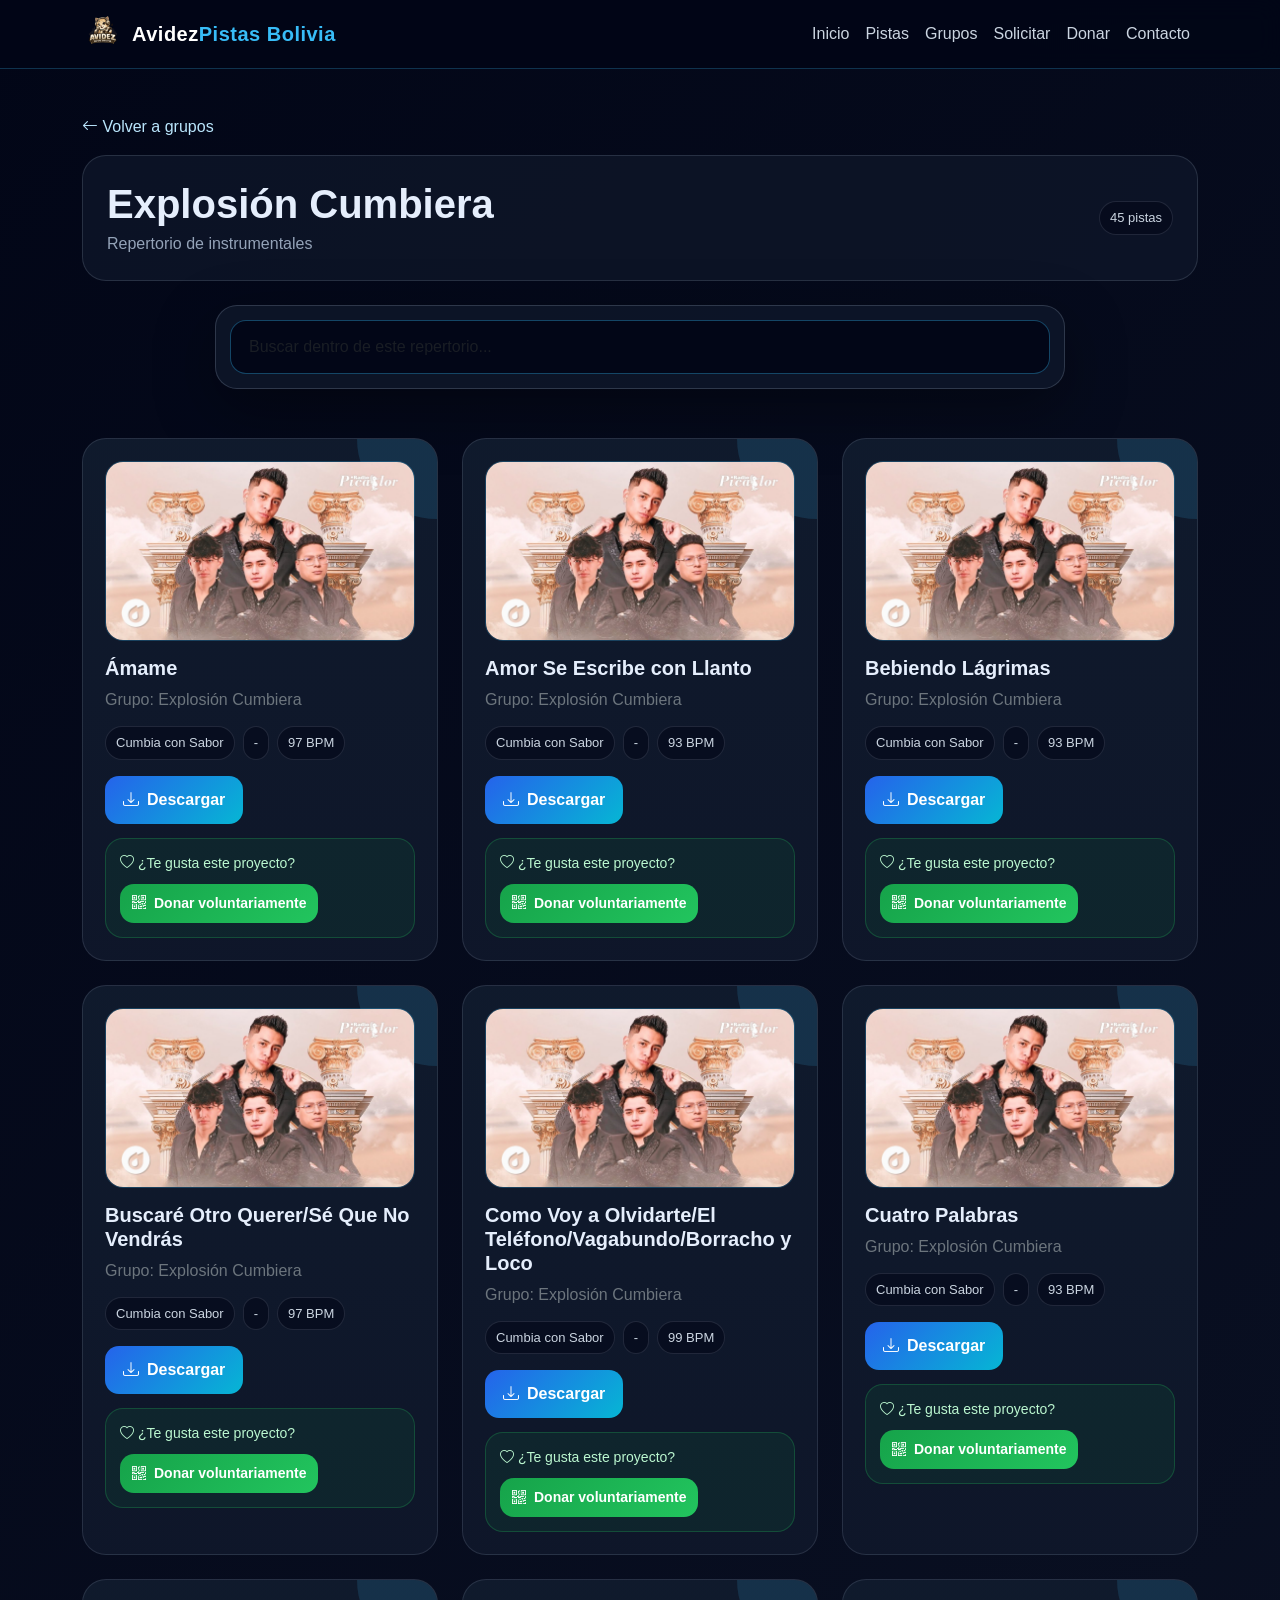
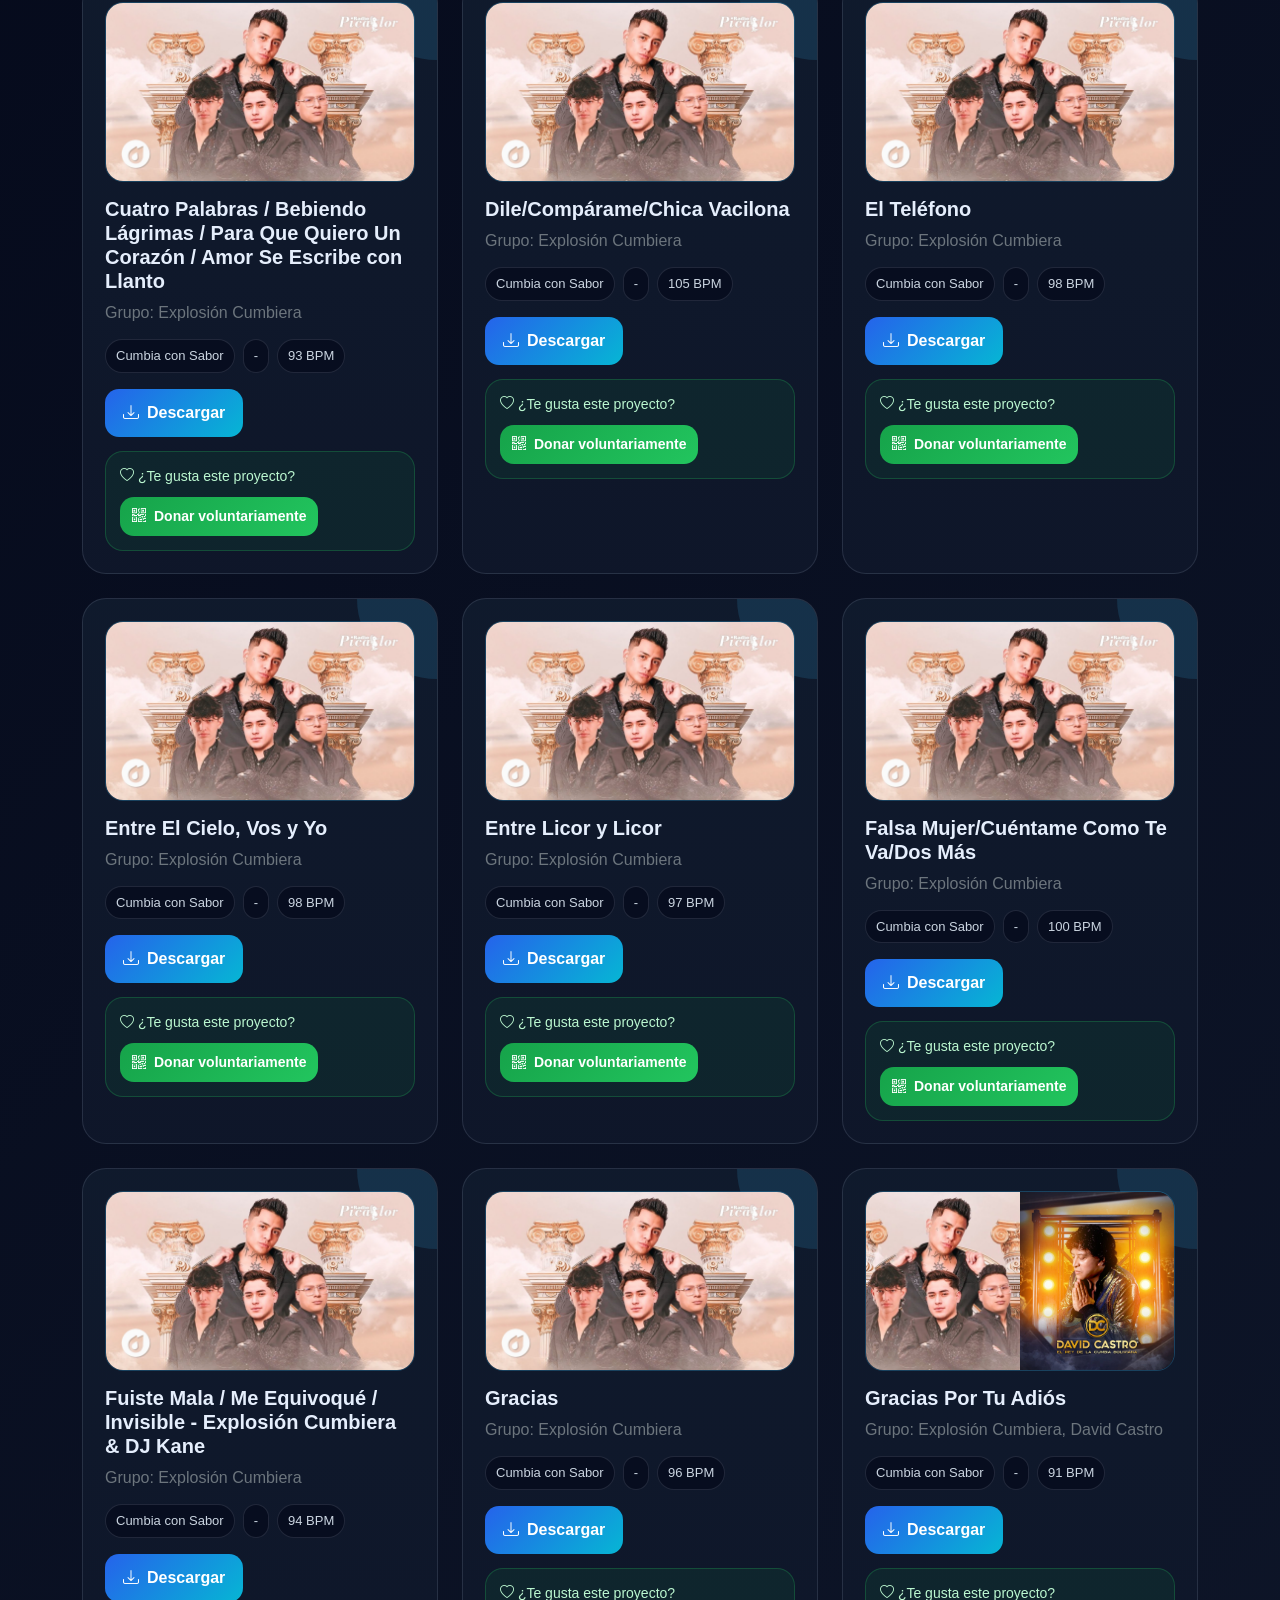
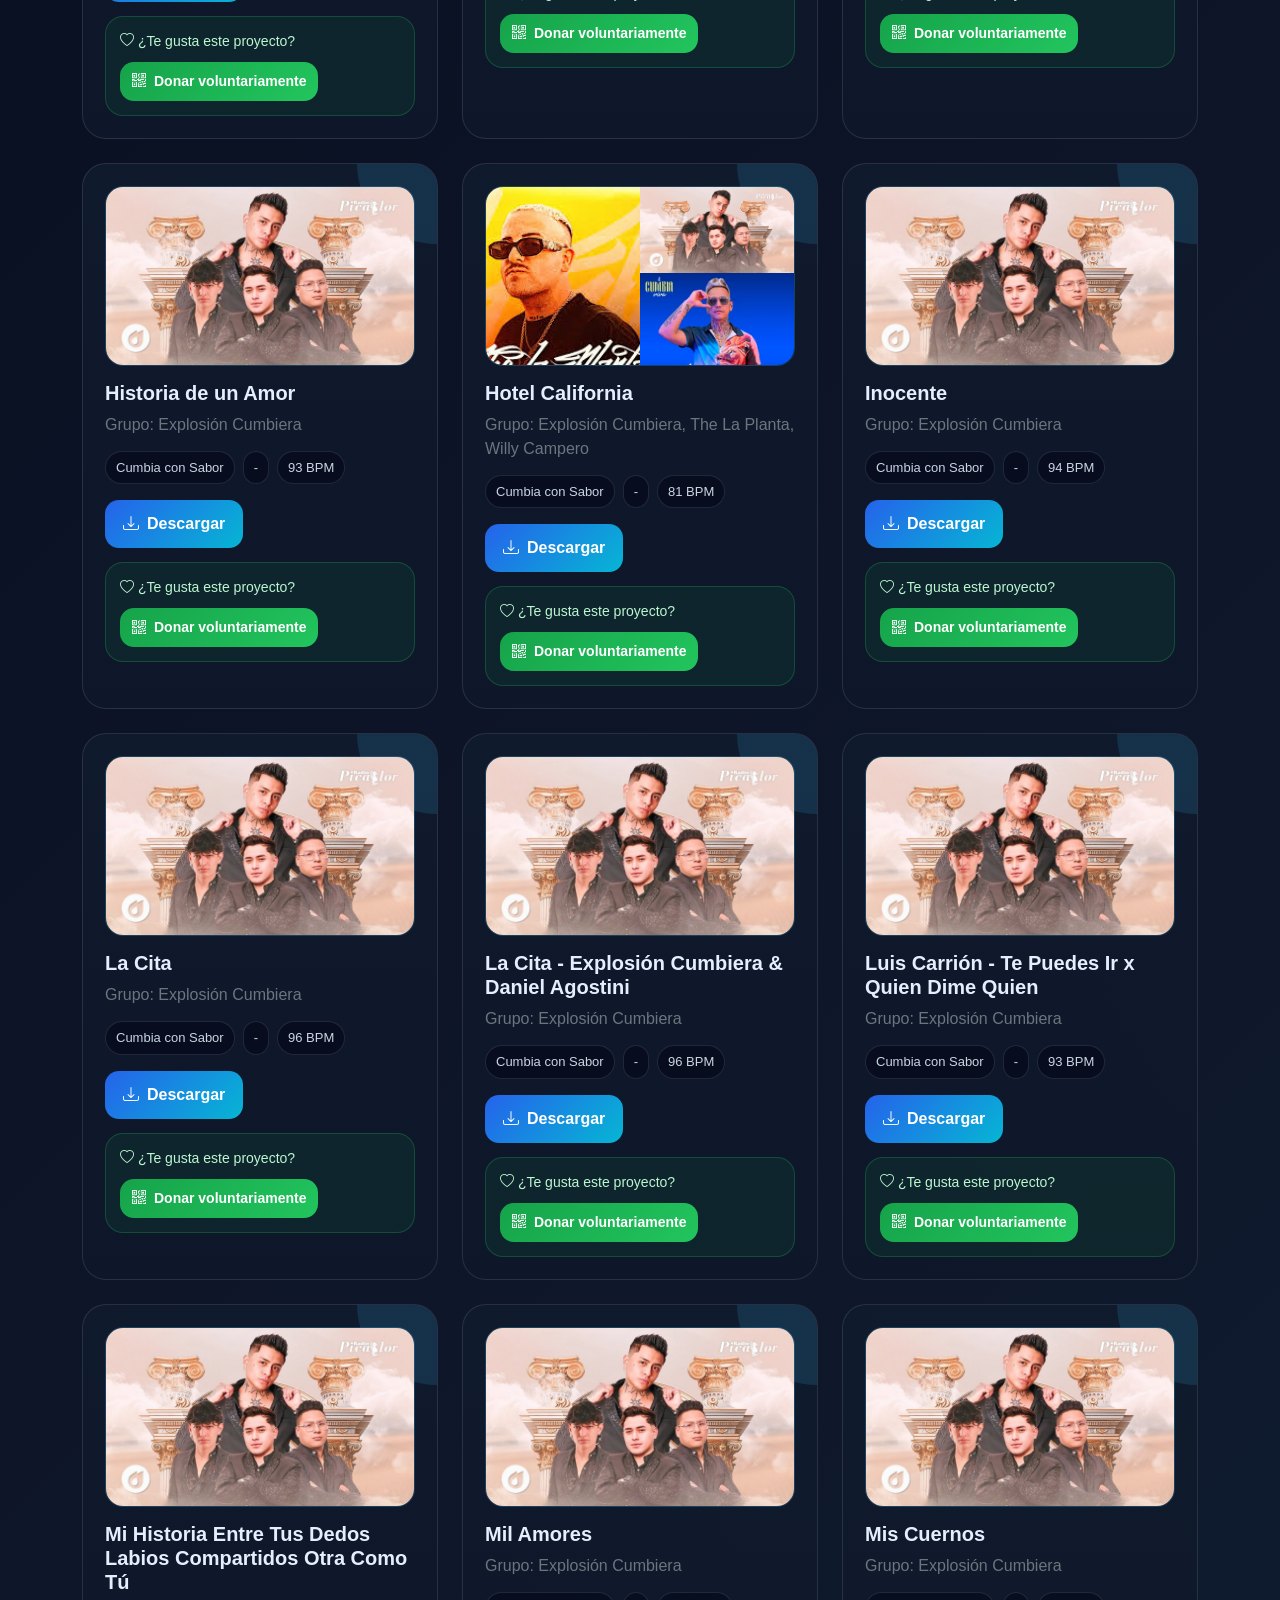
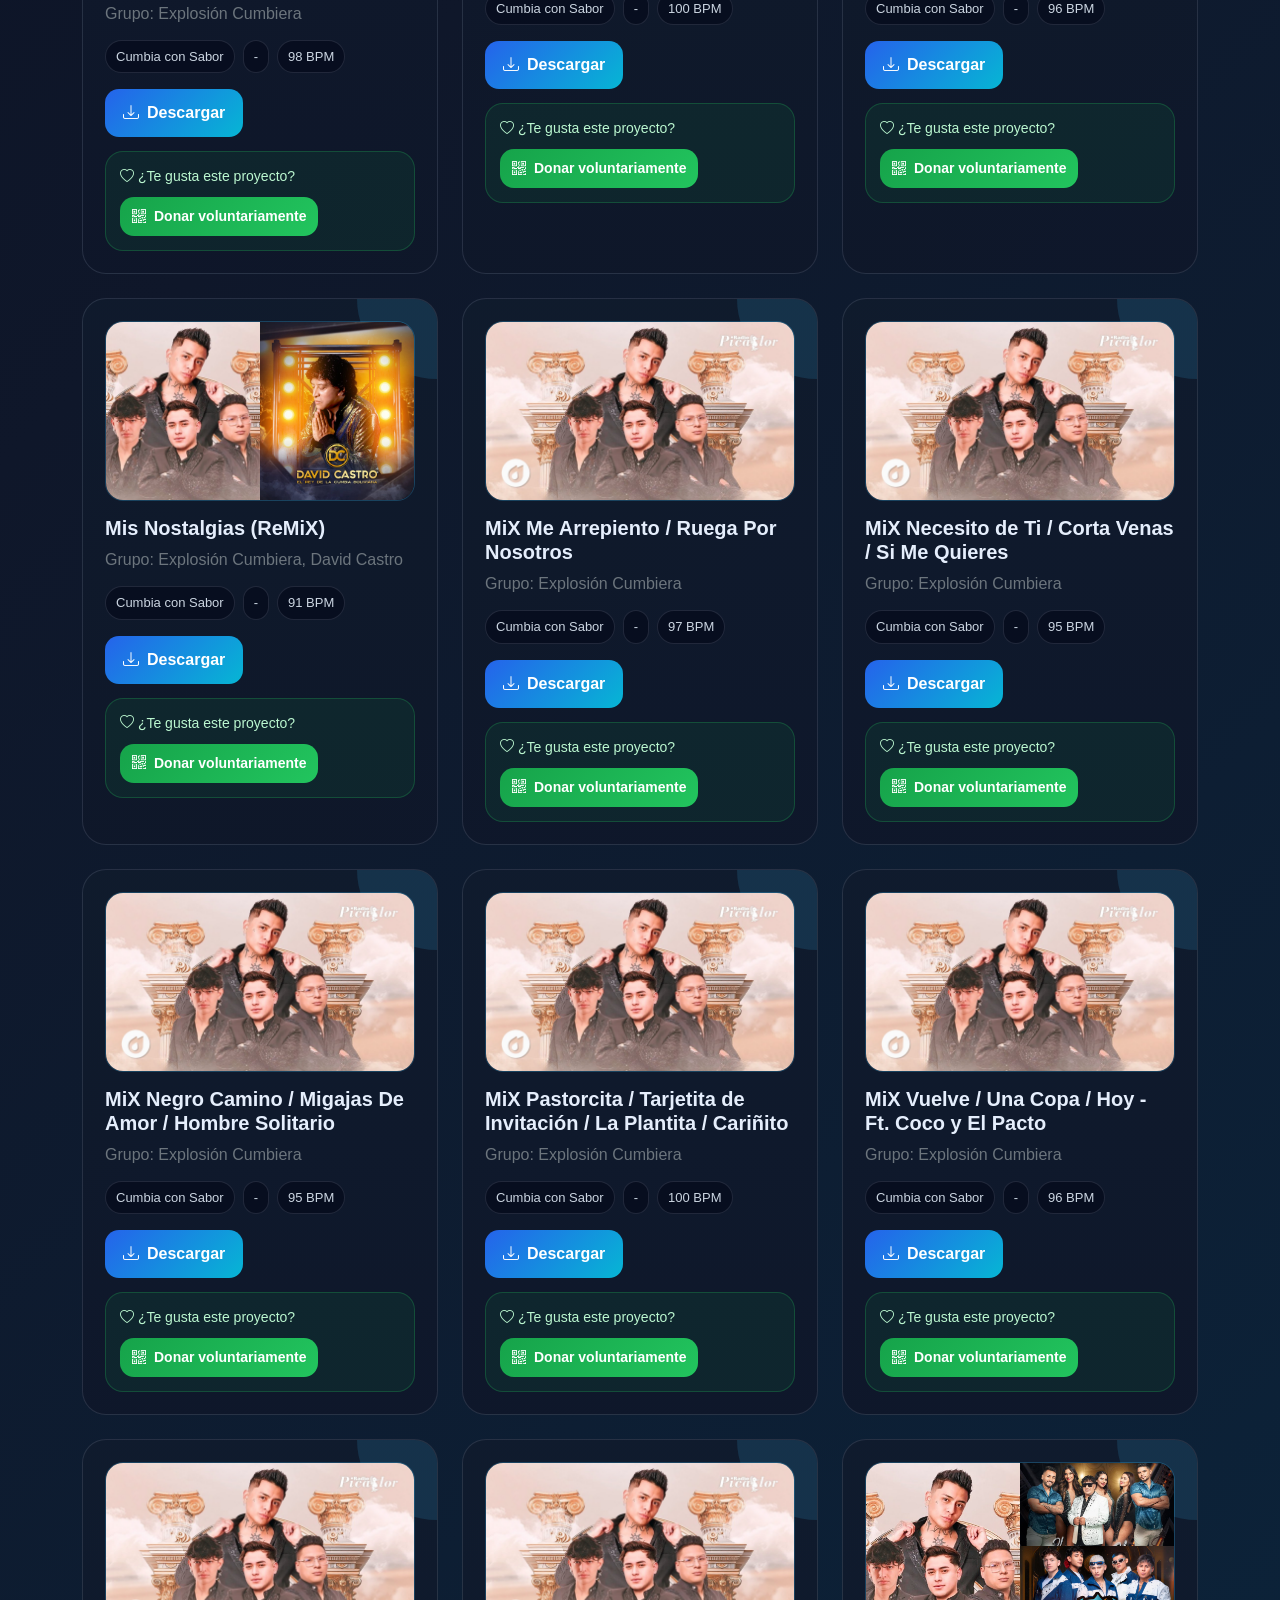
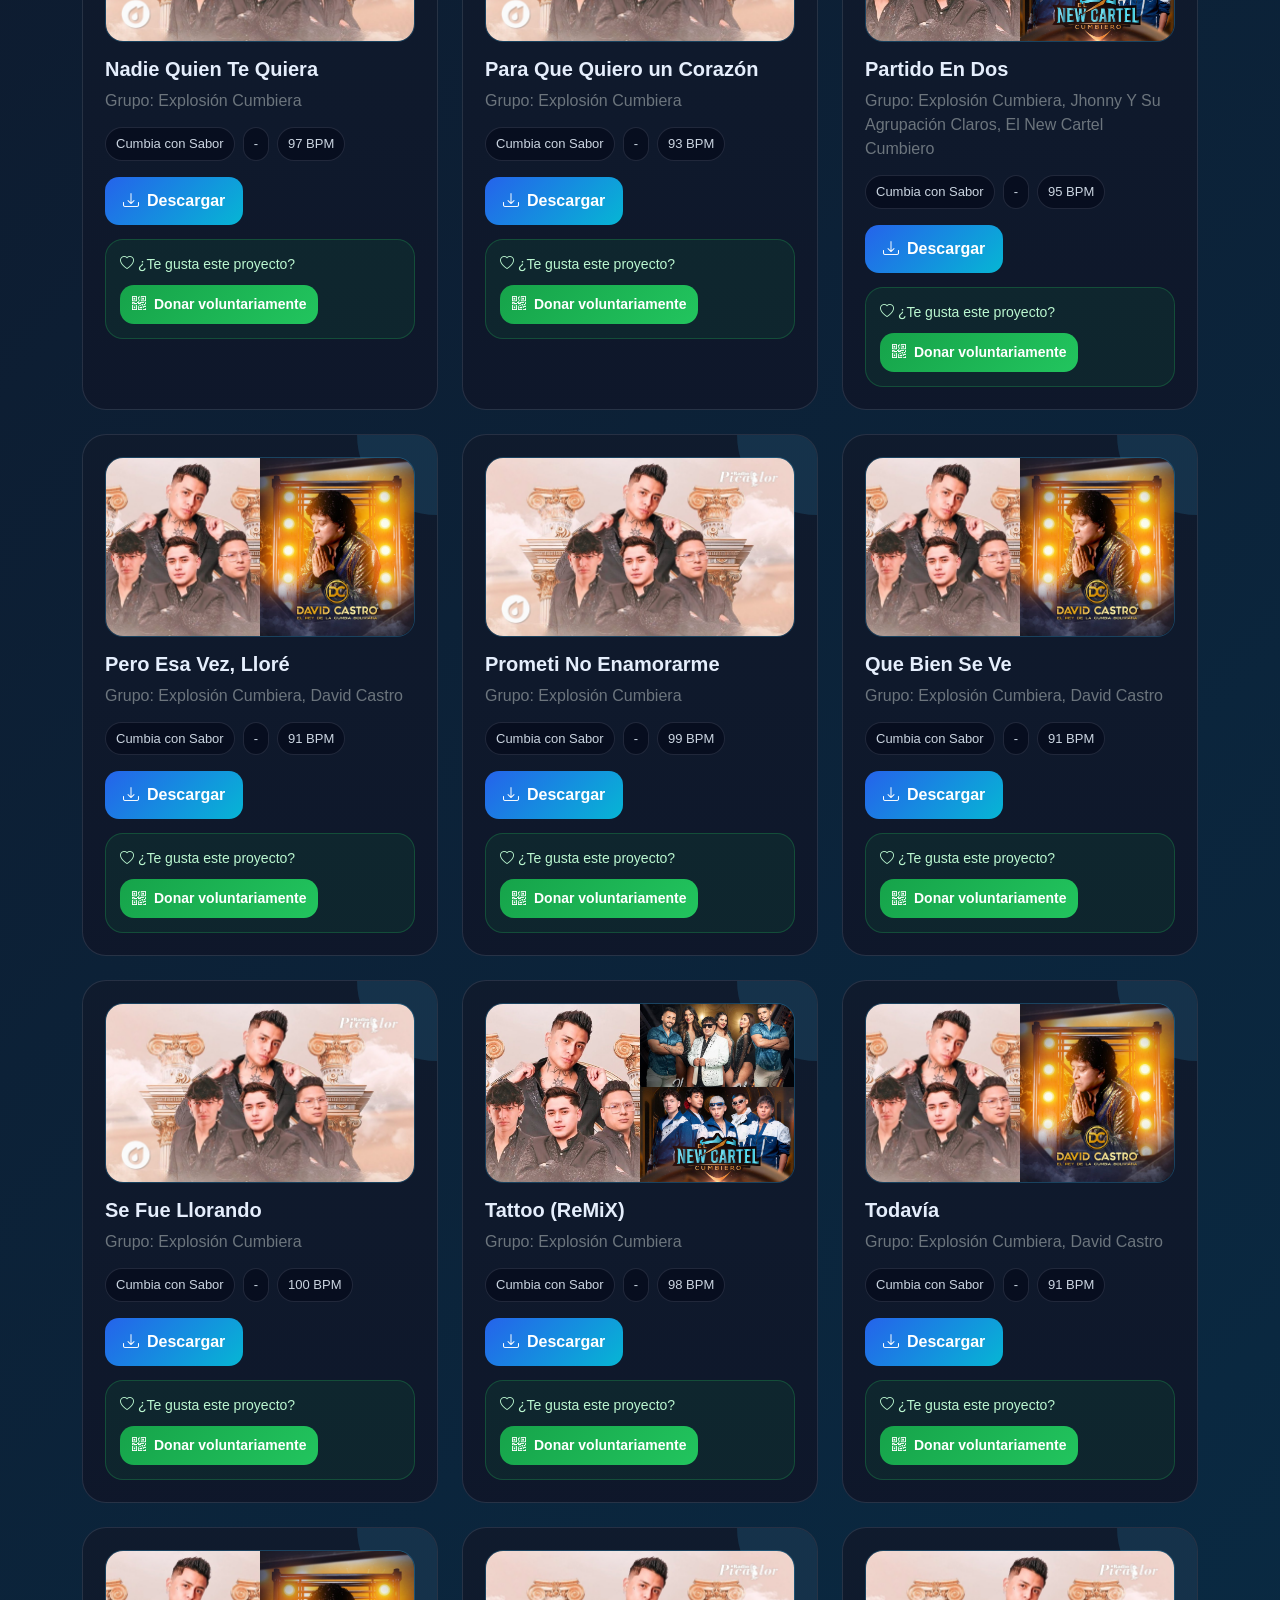
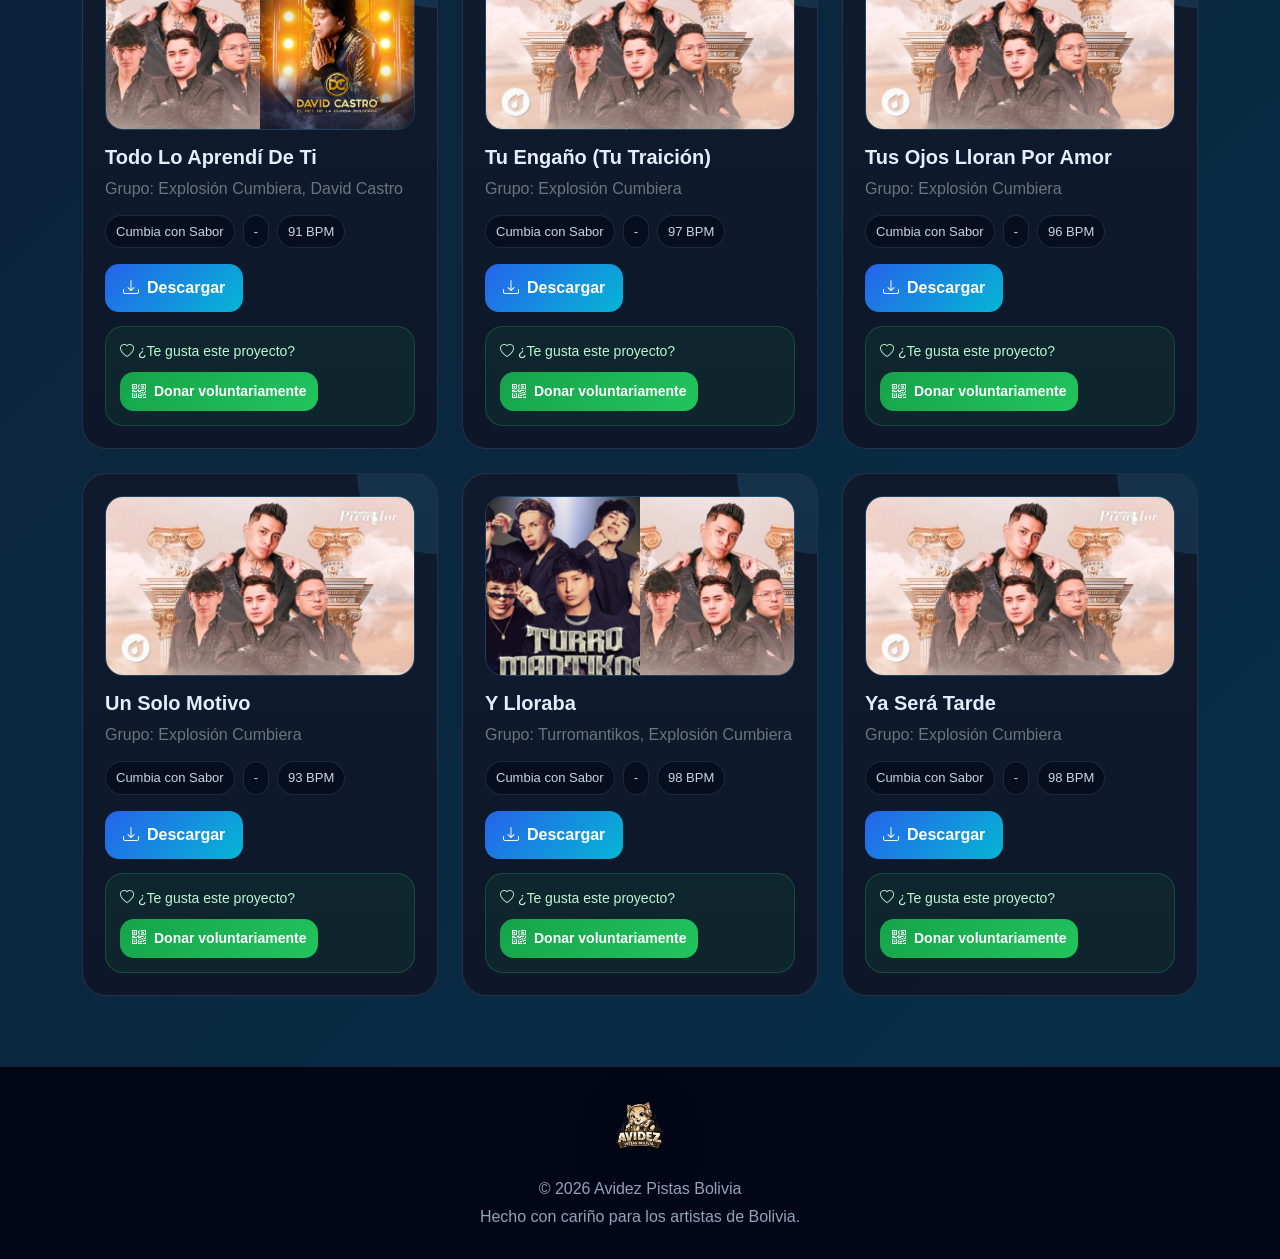
==== grupo.html @ 238d29df "Add files via upload" ====
<!DOCTYPE html>
<html lang="es">
<head>
  <meta charset="UTF-8">
  <meta name="viewport" content="width=device-width, initial-scale=1.0">
  <title>Repertorio - Avidez Pistas Bolivia</title>

  <link href="https://cdn.jsdelivr.net/npm/bootstrap@5.3.3/dist/css/bootstrap.min.css" rel="stylesheet">
  <link href="https://cdn.jsdelivr.net/npm/bootstrap-icons@1.11.3/font/bootstrap-icons.min.css" rel="stylesheet">
  <link rel="stylesheet" href="css/styles.css">
</head>
<body>

<nav class="navbar navbar-expand-lg navbar-dark fixed-top">
  <div class="container">

    <a class="navbar-brand" href="index.html">
      <img src="assets/img/niño.png" alt="Logo Avidez Pistas Bolivia" class="logo-navbar">
      Avidez <span>Pistas Bolivia</span>
    </a>

    <button class="navbar-toggler" type="button" data-bs-toggle="collapse" data-bs-target="#menu">
      <span class="navbar-toggler-icon"></span>
    </button>

    <div class="collapse navbar-collapse" id="menu">
      <ul class="navbar-nav ms-auto">
        <li class="nav-item"><a class="nav-link" href="index.html">Inicio</a></li>
        <li class="nav-item"><a class="nav-link" href="pistas.html">Pistas</a></li>
        <li class="nav-item"><a class="nav-link" href="grupos.html">Grupos</a></li>
        <li class="nav-item"><a class="nav-link" href="solicitar.html">Solicitar</a></li>
        <li class="nav-item"><a class="nav-link" href="donar.html">Donar</a></li>
        <li class="nav-item"><a class="nav-link" href="contacto.html">Contacto</a></li>
      </ul>
    </div>

  </div>
</nav>

<main class="container page-space">
  <a href="grupos.html" class="back-link">
    <i class="bi bi-arrow-left"></i>
    Volver a grupos
  </a>

  <div class="group-header mt-3">
    <div>
      <h1 class="page-title mb-1" id="nombreGrupo">Repertorio</h1>
      <p class="page-subtitle mb-0" id="descripcionGrupo">Pistas disponibles del grupo seleccionado.</p>
    </div>

    <div class="group-count" id="contadorGrupo">0 pistas</div>
  </div>

  <div class="search-box mt-4">
    <input type="text" id="buscadorGrupo" class="form-control" placeholder="Buscar dentro de este repertorio...">
  </div>

  <div class="row g-4 mt-3" id="listaRepertorio"></div>

  <div class="empty-message" id="sinResultados">
    <i class="bi bi-search fs-1"></i>
    <h4 class="mt-3">No se encontraron pistas en este grupo</h4>
  </div>
</main>

<footer class="footer text-center">
  <div class="container">
    <img src="assets/img/niño.png" alt="Logo Avidez Pistas Bolivia" class="footer-logo">
    <p class="mb-1">© 2026 Avidez Pistas Bolivia</p>
    <p class="mb-0">Hecho con cariño para los artistas de Bolivia.</p>
  </div>
</footer>

<script src="js/cumbia-con-sabor/datosexplosioncumbiera.js"></script>
<script src="js/cumbia-con-sabor/datossangrecumbiera.js"></script>
<script src="js/cumbia-con-sabor/desolasol.js"></script>
<script src="js/cumbia-con-sabor/datosturromantikos.js"></script>
<script src="js/cumbia-tropicaldatosdavidcastro.js"></script>
<script src="js/cumbia-con-sabor/datoscartelcumbiero.js"></script>
<script src="js/chicha/datosgrupoclaros.js"></script>
<script src="js/chicha/maroyu.js"></script>
<script src="js/cumbia-mexico/superauto.js"></script>
<script src="js/data.js"></script>
<script src="js/grupo.js"></script>
<script src="https://cdn.jsdelivr.net/npm/bootstrap@5.3.3/dist/js/bootstrap.bundle.min.js"></script>

</body>
</html>
---- css/styles.css ----
:root {
    --azul: #0d6efd;
    --celeste: #38bdf8;
    --oscuro: #07111f;
    --card: #101b2d;
    --texto: #e5eefc;
    --muted: #94a3b8;
    --dorado: #facc15;
    --verde: #22c55e;
}

* {
    box-sizing: border-box;
}

body {
    margin: 0;
    font-family: Arial, Helvetica, sans-serif;
    background: linear-gradient(135deg, #020617, #0f172a, #082f49);
    color: var(--texto);
    min-height: 100vh;
}

/* =========================
   NAVBAR
========================= */

.navbar {
    background: rgba(2, 6, 23, .9);
    backdrop-filter: blur(12px);
    border-bottom: 1px solid rgba(56, 189, 248, .25);
}

.navbar-brand {
    display: flex;
    align-items: center;
    font-weight: 800;
    letter-spacing: .5px;
    color: white !important;
}

.navbar-brand span {
    color: var(--celeste);
}

.nav-link {
    color: #cbd5e1 !important;
}

.nav-link.active,
.nav-link:hover {
    color: white !important;
}

/* =========================
   LOGOS
========================= */

.logo-navbar {
    width: 42px;
    height: 42px;
    object-fit: contain;
    border-radius: 50%;
    margin-right: 8px;
}

.logo-container {
    display: flex;
    flex-direction: column;
    align-items: center;
    justify-content: center;
    margin-bottom: 20px;
}

.hero-logo {
    width: min(260px, 80%);
    max-width: 260px;
    height: auto;
    margin-bottom: 0;
    filter: drop-shadow(0 18px 35px rgba(0, 0, 0, .45));
}

.logo-container .badge-soft {
    margin-top: 12px;
    margin-bottom: 0;
}

.footer-logo {
    width: 70px;
    height: auto;
    margin-bottom: 10px;
    filter: drop-shadow(0 10px 20px rgba(0, 0, 0, .35));
}

/* =========================
   HERO
========================= */

.hero {
    min-height: 100vh;
    display: flex;
    align-items: center;
    padding: 100px 0 70px;
    background:
        radial-gradient(circle at top right, rgba(56, 189, 248, .25), transparent 35%),
        radial-gradient(circle at top left, rgba(250, 204, 21, .12), transparent 35%);
}

.hero h1 {
    font-size: clamp(38px, 7vw, 72px);
    font-weight: 900;
    line-height: 1;
}

.hero h1 span {
    color: var(--celeste);
}

.hero p {
    color: #cbd5e1;
    font-size: 18px;
    max-width: 780px;
    margin: 18px auto 0;
}

.hero-buttons {
    display: flex;
    justify-content: center;
    gap: 12px;
    flex-wrap: wrap;
    margin-top: 30px;
}

/* =========================
   BADGES
========================= */

.badge-soft {
    display: inline-flex;
    gap: 8px;
    align-items: center;
    padding: 8px 14px;
    border-radius: 999px;
    background: rgba(56, 189, 248, .12);
    color: #bae6fd;
    border: 1px solid rgba(56, 189, 248, .35);
    margin-bottom: 18px;
    font-size: 14px;
}

/* =========================
   BOTONES
========================= */

.btn-main,
.btn-secondary-custom,
.btn-download,
.btn-request,
.btn-donate {
    border-radius: 14px;
    padding: 12px 18px;
    font-weight: 700;
    text-decoration: none;
    display: inline-flex;
    align-items: center;
    gap: 8px;
    border: none;
}

.btn-main,
.btn-download {
    background: linear-gradient(135deg, #2563eb, #06b6d4);
    color: white;
}

.btn-main:hover,
.btn-download:hover {
    color: white;
    filter: brightness(1.1);
}

.btn-secondary-custom,
.btn-donate {
    background: linear-gradient(135deg, #16a34a, #22c55e);
    color: white;
}

.btn-donate:hover {
    color: white;
    filter: brightness(1.08);
}

/* =========================
   ESPACIADOS Y TÍTULOS
========================= */

.section-space {
    padding: 70px 0;
}

.page-space {
    padding-top: 115px;
    padding-bottom: 70px;
    min-height: 80vh;
}

.page-title {
    font-weight: 900;
    margin-bottom: 10px;
}

.page-subtitle {
    color: var(--muted);
    margin-bottom: 28px;
}

/* =========================
   TARJETAS GENERALES
========================= */

.info-card,
.form-card,
.donation-page-card,
.group-card {
    background: linear-gradient(180deg, rgba(16, 27, 45, .96), rgba(15, 23, 42, .96));
    border: 1px solid rgba(148, 163, 184, .18);
    border-radius: 24px;
    padding: 28px;
    height: 100%;
    box-shadow: 0 20px 50px rgba(0, 0, 0, .22);
}

.icon-card {
    font-size: 38px;
    color: var(--celeste);
    margin-bottom: 16px;
}

.info-card h3,
.group-card h3 {
    font-weight: 800;
    margin-bottom: 10px;
}

.info-card p,
.group-card p {
    color: #cbd5e1;
}

/* =========================
   BUSCADOR Y FORMULARIOS
========================= */

.search-box {
    max-width: 850px;
    margin: 0 auto 25px;
    background: rgba(15, 23, 42, .85);
    border: 1px solid rgba(148, 163, 184, .25);
    border-radius: 22px;
    padding: 14px;
    box-shadow: 0 20px 60px rgba(0, 0, 0, .35);
}

.search-box input,
.custom-input {
    background: #020617;
    color: white;
    border: 1px solid rgba(56, 189, 248, .35);
    border-radius: 16px;
    padding: 14px 18px;
}

.search-box input:focus,
.custom-input:focus {
    background: #020617;
    color: white;
    box-shadow: 0 0 0 .25rem rgba(56, 189, 248, .18);
    border-color: var(--celeste);
}

.custom-input::placeholder {
    color: #64748b;
}

/* =========================
   FILTROS
========================= */

.filter-btn {
    border: 1px solid rgba(56, 189, 248, .35);
    color: #dbeafe;
    background: rgba(15, 23, 42, .75);
    border-radius: 999px;
    padding: 8px 16px;
    margin: 5px;
}

.filter-btn.active,
.filter-btn:hover {
    background: var(--azul);
    color: white;
    border-color: var(--azul);
}

/* =========================
   PISTAS
========================= */

.track-card {
    background: linear-gradient(180deg, rgba(16, 27, 45, .96), rgba(15, 23, 42, .96));
    border: 1px solid rgba(148, 163, 184, .18);
    border-radius: 24px;
    padding: 22px;
    height: 100%;
    transition: .25s ease;
    position: relative;
    overflow: hidden;
}

.track-card::before {
    content: "";
    position: absolute;
    top: -80px;
    right: -80px;
    width: 160px;
    height: 160px;
    background: rgba(56, 189, 248, .14);
    border-radius: 50%;
}

.track-card:hover,
.group-card:hover {
    transform: translateY(-6px);
    border-color: rgba(56, 189, 248, .55);
    box-shadow: 0 20px 50px rgba(0, 0, 0, .32);
}

.track-cover,
.group-cover {
    width: 58px;
    height: 58px;
    border-radius: 18px;
    display: flex;
    align-items: center;
    justify-content: center;
    background: linear-gradient(135deg, var(--azul), var(--celeste));
    color: white;
    font-size: 28px;
    margin-bottom: 16px;
}

.track-card h3 {
    font-size: 20px;
    font-weight: 800;
    margin-bottom: 8px;
    position: relative;
    z-index: 1;
}

.track-meta {
    display: flex;
    flex-wrap: wrap;
    gap: 8px;
    margin: 14px 0;
    position: relative;
    z-index: 1;
}

.track-meta span,
.group-count {
    font-size: 13px;
    color: #cbd5e1;
    background: rgba(2, 6, 23, .55);
    border: 1px solid rgba(148, 163, 184, .18);
    border-radius: 999px;
    padding: 6px 10px;
}

audio {
    width: 100%;
    height: 42px;
    margin: 8px 0 15px;
    position: relative;
    z-index: 1;
}

.empty-message {
    display: none;
    text-align: center;
    color: #cbd5e1;
    background: rgba(15, 23, 42, .75);
    border: 1px dashed rgba(56, 189, 248, .35);
    border-radius: 22px;
    padding: 28px;
    margin-top: 20px;
}

/* =========================
   DONACIONES
========================= */

.donation-mini {
    margin-top: 14px;
    padding: 14px;
    border-radius: 18px;
    background: rgba(34, 197, 94, .08);
    border: 1px solid rgba(34, 197, 94, .25);
    position: relative;
    z-index: 1;
}

.donation-mini p {
    margin: 0 0 10px;
    color: #bbf7d0;
    font-size: 14px;
}

.donation-mini .btn-donate {
    padding: 9px 12px;
    font-size: 14px;
}

.qr-box {
    background: rgba(2, 6, 23, .55);
    border: 1px dashed rgba(56, 189, 248, .35);
    border-radius: 22px;
    padding: 22px;
}

.qr-img {
    width: min(280px, 100%);
    height: auto;
    border-radius: 18px;
    background: white;
    padding: 8px;
}

/* =========================
   GRUPOS
========================= */

.group-card {
    transition: .25s ease;
}

.group-header {
    display: flex;
    justify-content: space-between;
    gap: 16px;
    align-items: center;
    background: rgba(15, 23, 42, .75);
    border: 1px solid rgba(148, 163, 184, .2);
    border-radius: 24px;
    padding: 24px;
}

.back-link {
    color: #bae6fd;
    text-decoration: none;
}

.back-link:hover {
    color: white;
}

/* =========================
   FOOTER
========================= */

.footer {
    background: #020617;
    border-top: 1px solid rgba(148, 163, 184, .18);
    color: #94a3b8;
    padding: 30px 0;
}

/* =========================
   RESPONSIVE
========================= */

@media (max-width: 576px) {
    .hero {
        padding: 90px 0 50px;
    }

    .btn-main,
    .btn-secondary-custom,
    .btn-download,
    .btn-request,
    .btn-donate {
        width: 100%;
        justify-content: center;
    }

    .group-header {
        display: block;
    }

    .group-count {
        display: inline-block;
        margin-top: 12px;
    }
}

.group-img {
    width: 100%;
    height: 170px;
    object-fit: cover;
    border-radius: 18px;
    margin-bottom: 16px;
    border: 1px solid rgba(56, 189, 248, .25);
}

.track-img{
    width:100%;
    height:180px;
    object-fit:cover;
    border-radius:18px;
    margin-bottom:16px;
    border:1px solid rgba(56,189,248,.25);
    transition:.3s;
}

.track-card:hover .track-img{
    transform:scale(1.03);
}

.track-cover-images {
    width: 100%;
    height: 180px;
    margin-bottom: 15px;
    overflow: hidden;
    border-radius: 18px;
    position: relative;
    border: 1px solid rgba(56, 189, 248, .25);
}

.track-img-single {
    width: 100%;
    height: 100%;
    object-fit: cover;
    display: block;
}

.track-img-split {
    display: flex;
    width: 100%;
    height: 100%;
}

.track-img-split img {
    width: 50%;
    height: 100%;
    object-fit: cover;
    display: block;
}

.track-img-grid-3 {
    display: grid;
    grid-template-columns: 1fr 1fr;
    grid-template-rows: 1fr 1fr;
    width: 100%;
    height: 100%;
}

.track-img-grid-3 img {
    width: 100%;
    height: 100%;
    object-fit: cover;
}

.track-img-grid-3 img:first-child {
    grid-row: 1 / 3;
}

.track-img-grid-4 {
    display: grid;
    grid-template-columns: 1fr 1fr;
    grid-template-rows: 1fr 1fr;
    width: 100%;
    height: 100%;
}

.track-img-grid-4 img {
    width: 100%;
    height: 100%;
    object-fit: cover;
}
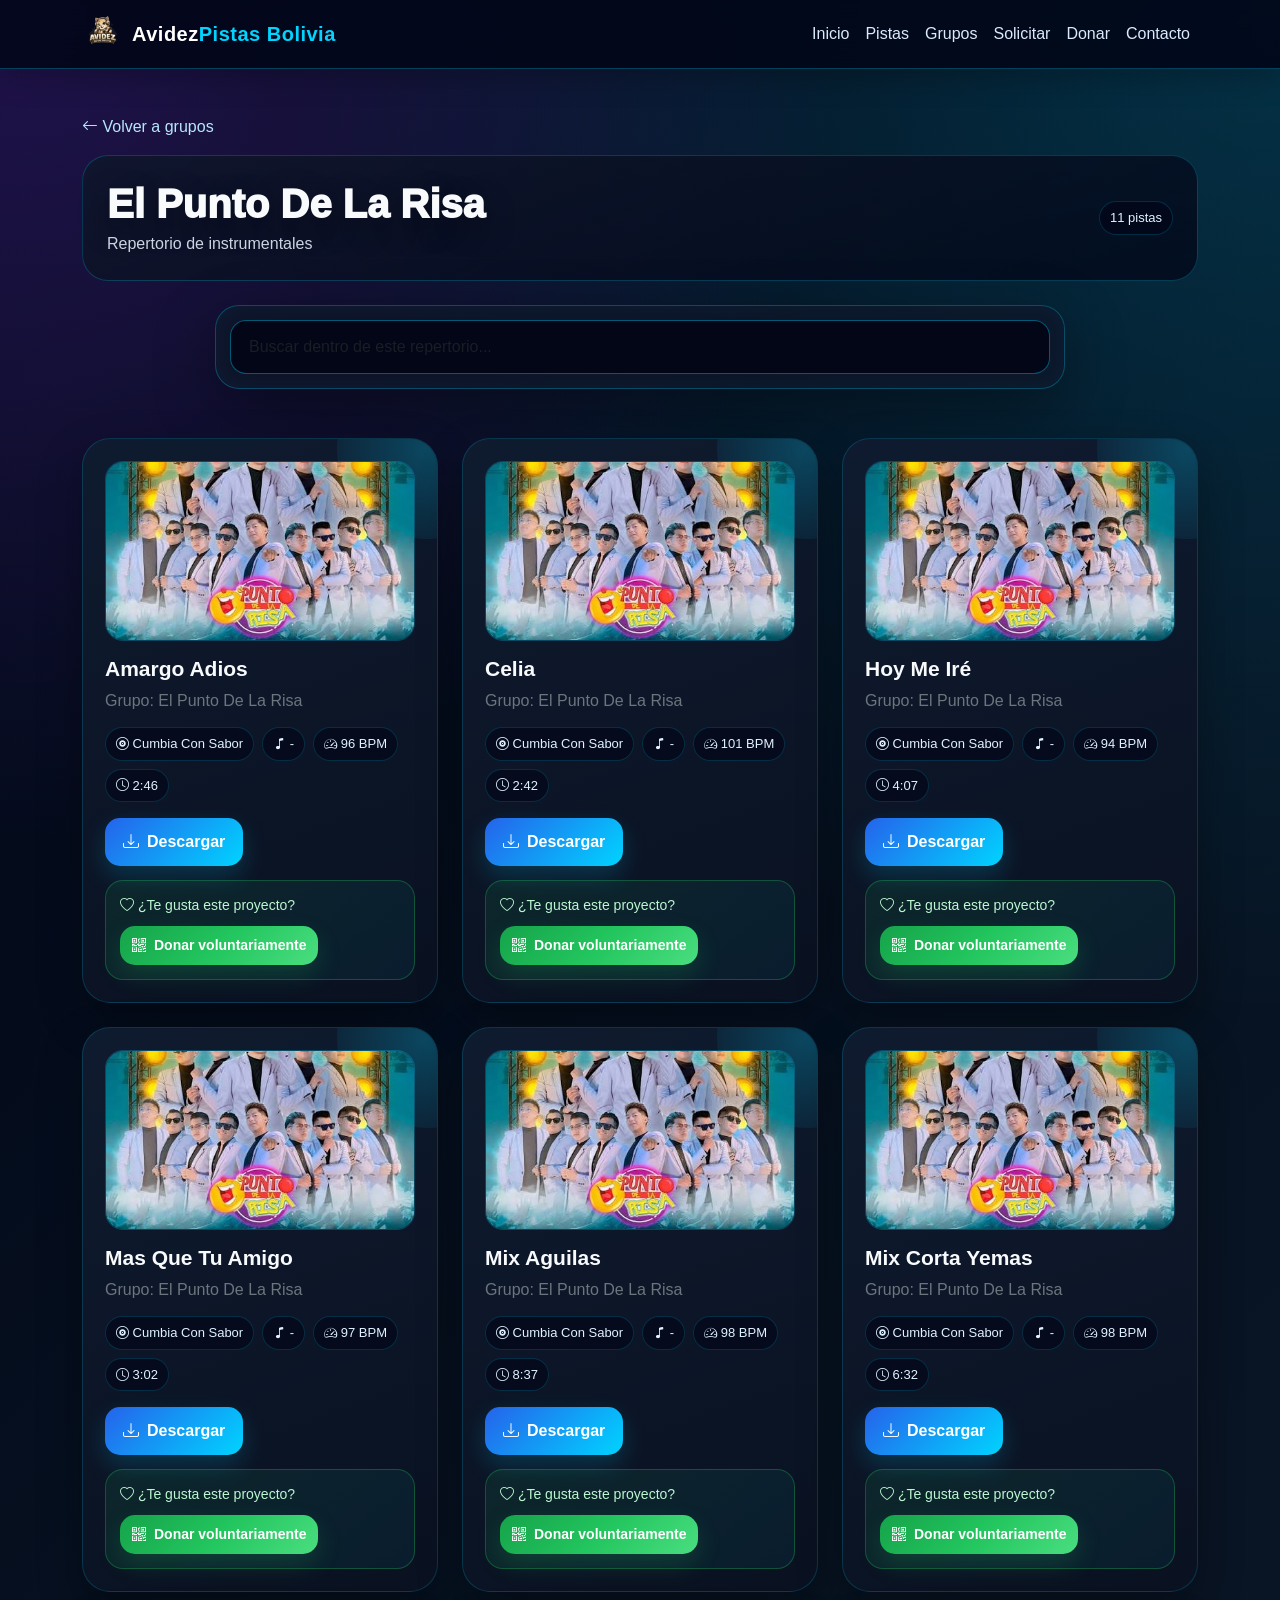
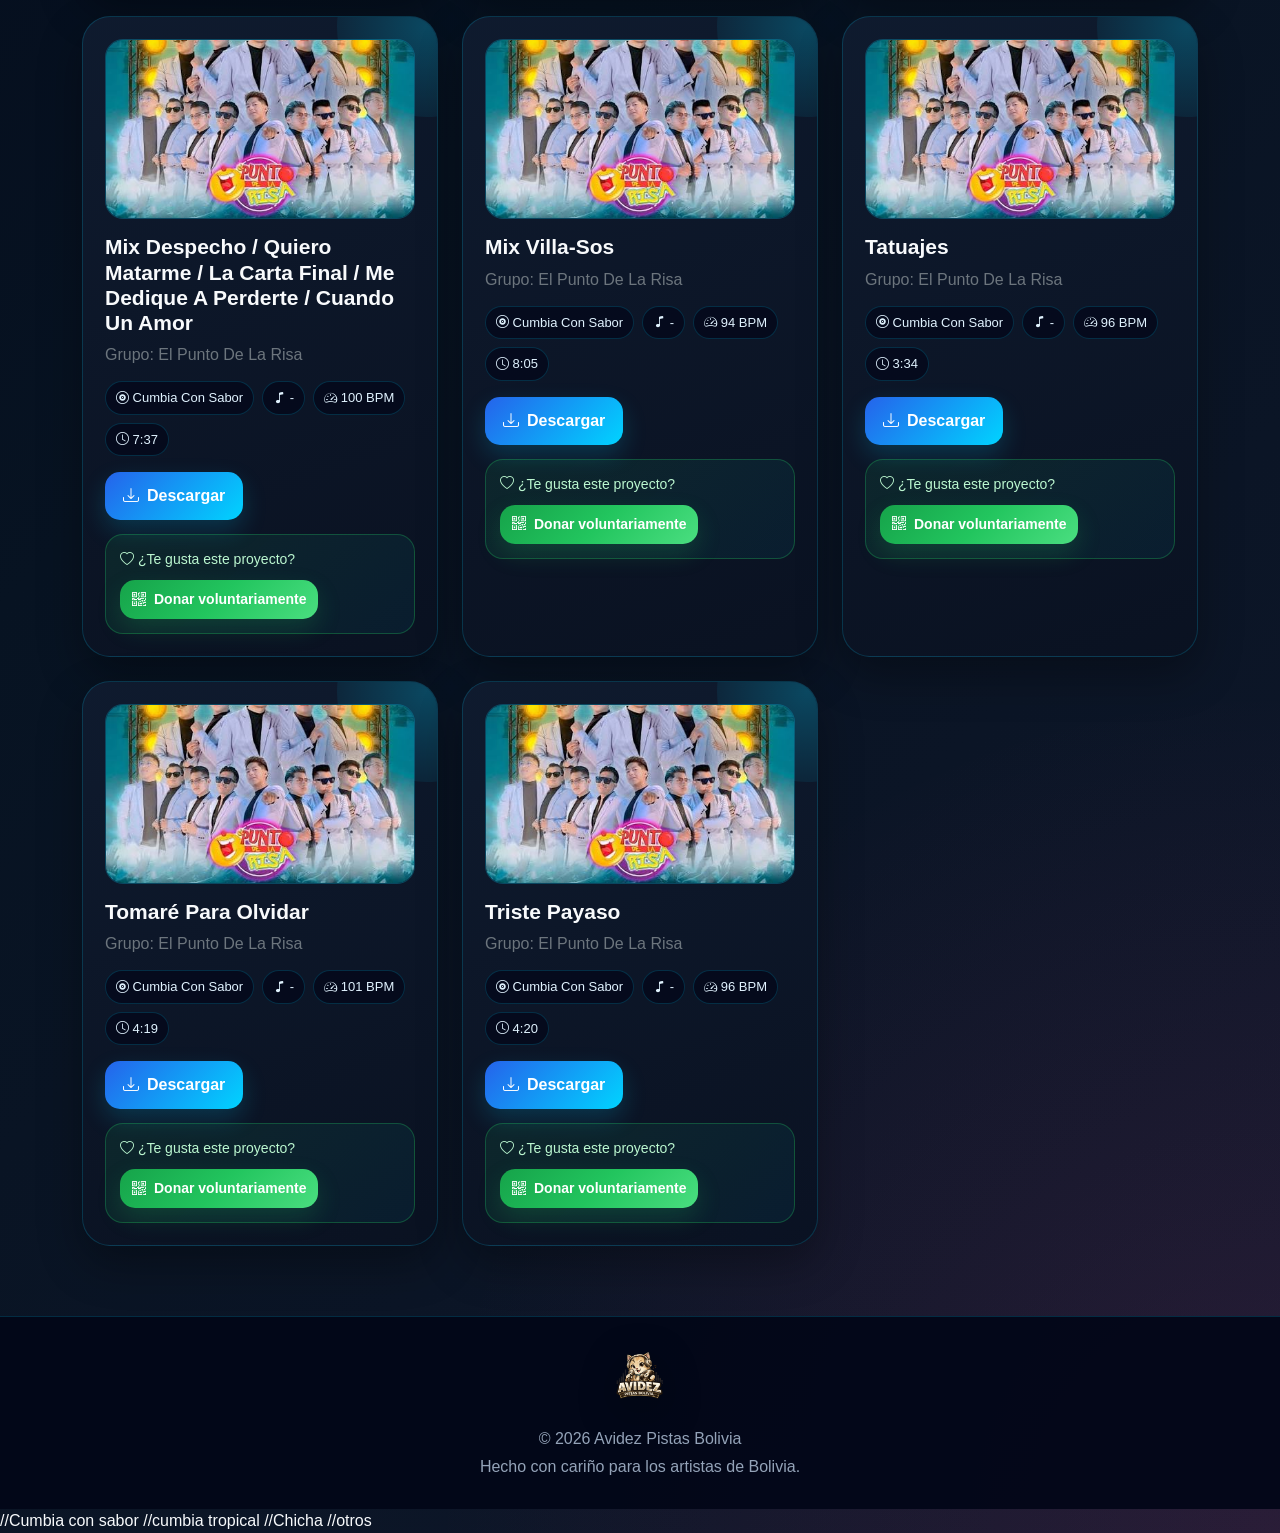
==== commit 3597d27c: "Add files via upload" ====
--- a/grupo.html
+++ b/grupo.html
@@ -72,15 +72,23 @@
   </div>
 </footer>
 
+//Cumbia con sabor
+<script src="js/cumbia-con-sabor/datoscartelcumbiero.js"></script>
+<script src="js/cumbia-con-sabor/elpuntodelarisa.js"></script>
+<script src="js/cumbia-con-sabor/divinas.js"></script>
 <script src="js/cumbia-con-sabor/datosexplosioncumbiera.js"></script>
 <script src="js/cumbia-con-sabor/datossangrecumbiera.js"></script>
 <script src="js/cumbia-con-sabor/desolasol.js"></script>
 <script src="js/cumbia-con-sabor/datosturromantikos.js"></script>
-<script src="js/cumbia-tropicaldatosdavidcastro.js"></script>
-<script src="js/cumbia-con-sabor/datoscartelcumbiero.js"></script>
+//cumbia tropical
+<script src="js/cumbia-tropical/datosdavidcastro.js"></script>
+<script src="js/cumbia-tropical/miguelorias.js"></script>
+//Chicha
 <script src="js/chicha/datosgrupoclaros.js"></script>
 <script src="js/chicha/maroyu.js"></script>
+//otros
 <script src="js/cumbia-mexico/superauto.js"></script>
+
 <script src="js/data.js"></script>
 <script src="js/grupo.js"></script>
 <script src="https://cdn.jsdelivr.net/npm/bootstrap@5.3.3/dist/js/bootstrap.bundle.min.js"></script>
--- a/css/styles.css
+++ b/css/styles.css
@@ -1,12 +1,15 @@
+
 :root {
-    --azul: #0d6efd;
-    --celeste: #38bdf8;
-    --oscuro: #07111f;
-    --card: #101b2d;
-    --texto: #e5eefc;
-    --muted: #94a3b8;
-    --dorado: #facc15;
+    --azul: #2563eb;
+    --celeste: #00d4ff;
+    --morado: #7c3aed;
     --verde: #22c55e;
+    --dorado: #fbbf24;
+    --rosa: #ec4899;
+    --oscuro: #071322;
+    --card: #0f1b2f;
+    --texto: #f8fafc;
+    --muted: #cbd5e1;
 }
 
 * {
@@ -16,9 +19,13 @@
 body {
     margin: 0;
     font-family: Arial, Helvetica, sans-serif;
-    background: linear-gradient(135deg, #020617, #0f172a, #082f49);
     color: var(--texto);
     min-height: 100vh;
+    background:
+        radial-gradient(circle at top left, rgba(124, 58, 237, .25), transparent 25%),
+        radial-gradient(circle at top right, rgba(0, 212, 255, .18), transparent 30%),
+        radial-gradient(circle at bottom right, rgba(236, 72, 153, .12), transparent 25%),
+        linear-gradient(135deg, #020617, #071322, #0f172a);
 }
 
 /* =========================
@@ -26,15 +33,16 @@
 ========================= */
 
 .navbar {
-    background: rgba(2, 6, 23, .9);
-    backdrop-filter: blur(12px);
-    border-bottom: 1px solid rgba(56, 189, 248, .25);
+    background: rgba(2, 6, 23, .88);
+    backdrop-filter: blur(14px);
+    border-bottom: 1px solid rgba(0, 212, 255, .28);
+    box-shadow: 0 8px 30px rgba(0, 0, 0, .25);
 }
 
 .navbar-brand {
     display: flex;
     align-items: center;
-    font-weight: 800;
+    font-weight: 900;
     letter-spacing: .5px;
     color: white !important;
 }
@@ -44,12 +52,14 @@
 }
 
 .nav-link {
-    color: #cbd5e1 !important;
+    color: #dbeafe !important;
+    transition: .25s;
 }
 
 .nav-link.active,
 .nav-link:hover {
     color: white !important;
+    text-shadow: 0 0 12px rgba(0, 212, 255, .8);
 }
 
 /* =========================
@@ -77,7 +87,8 @@
     max-width: 260px;
     height: auto;
     margin-bottom: 0;
-    filter: drop-shadow(0 18px 35px rgba(0, 0, 0, .45));
+    filter: drop-shadow(0 18px 35px rgba(0, 0, 0, .55));
+    animation: flotar 5s ease-in-out infinite;
 }
 
 .logo-container .badge-soft {
@@ -102,22 +113,26 @@
     align-items: center;
     padding: 100px 0 70px;
     background:
-        radial-gradient(circle at top right, rgba(56, 189, 248, .25), transparent 35%),
-        radial-gradient(circle at top left, rgba(250, 204, 21, .12), transparent 35%);
+        radial-gradient(circle at 20% 20%, rgba(0, 212, 255, .18), transparent 28%),
+        radial-gradient(circle at 80% 30%, rgba(251, 191, 36, .12), transparent 25%),
+        radial-gradient(circle at 50% 100%, rgba(124, 58, 237, .16), transparent 35%);
 }
 
 .hero h1 {
-    font-size: clamp(38px, 7vw, 72px);
-    font-weight: 900;
+    font-size: clamp(42px, 7vw, 78px);
+    font-weight: 950;
     line-height: 1;
+    letter-spacing: .5px;
+    text-shadow: 0 12px 35px rgba(0, 0, 0, .5);
 }
 
 .hero h1 span {
     color: var(--celeste);
+    text-shadow: 0 0 25px rgba(0, 212, 255, .55);
 }
 
 .hero p {
-    color: #cbd5e1;
+    color: #e2e8f0;
     font-size: 18px;
     max-width: 780px;
     margin: 18px auto 0;
@@ -139,13 +154,14 @@
     display: inline-flex;
     gap: 8px;
     align-items: center;
-    padding: 8px 14px;
+    padding: 9px 16px;
     border-radius: 999px;
-    background: rgba(56, 189, 248, .12);
+    background: rgba(0, 212, 255, .12);
     color: #bae6fd;
-    border: 1px solid rgba(56, 189, 248, .35);
+    border: 1px solid rgba(0, 212, 255, .4);
     margin-bottom: 18px;
     font-size: 14px;
+    box-shadow: 0 0 22px rgba(0, 212, 255, .12);
 }
 
 /* =========================
@@ -157,37 +173,52 @@
 .btn-download,
 .btn-request,
 .btn-donate {
-    border-radius: 14px;
+    border-radius: 15px;
     padding: 12px 18px;
-    font-weight: 700;
+    font-weight: 800;
     text-decoration: none;
     display: inline-flex;
     align-items: center;
     gap: 8px;
     border: none;
+    transition: .25s;
 }
 
 .btn-main,
 .btn-download {
-    background: linear-gradient(135deg, #2563eb, #06b6d4);
-    color: white;
+    background: linear-gradient(135deg, #2563eb, #00d4ff);
+    color: white;
+    box-shadow: 0 10px 25px rgba(0, 212, 255, .18);
 }
 
 .btn-main:hover,
 .btn-download:hover {
     color: white;
+    transform: translateY(-2px);
+    filter: brightness(1.12);
+}
+
+.btn-secondary-custom {
+    background: linear-gradient(135deg, #f59e0b, #fbbf24);
+    color: #111827;
+}
+
+.btn-secondary-custom:hover {
+    color: #111827;
+    transform: translateY(-2px);
+    filter: brightness(1.08);
+}
+
+.btn-donate {
+    background: linear-gradient(135deg, #16a34a, #22c55e, #4ade80);
+    color: white;
+    box-shadow: 0 10px 25px rgba(34, 197, 94, .18);
+}
+
+.btn-donate:hover {
+    color: white;
+    transform: translateY(-2px);
     filter: brightness(1.1);
-}
-
-.btn-secondary-custom,
-.btn-donate {
-    background: linear-gradient(135deg, #16a34a, #22c55e);
-    color: white;
-}
-
-.btn-donate:hover {
-    color: white;
-    filter: brightness(1.08);
 }
 
 /* =========================
@@ -205,8 +236,9 @@
 }
 
 .page-title {
-    font-weight: 900;
+    font-weight: 950;
     margin-bottom: 10px;
+    text-shadow: 0 10px 30px rgba(0, 0, 0, .4);
 }
 
 .page-subtitle {
@@ -222,29 +254,41 @@
 .form-card,
 .donation-page-card,
 .group-card {
-    background: linear-gradient(180deg, rgba(16, 27, 45, .96), rgba(15, 23, 42, .96));
-    border: 1px solid rgba(148, 163, 184, .18);
-    border-radius: 24px;
+    background:
+        linear-gradient(160deg, rgba(15, 27, 47, .98), rgba(10, 18, 34, .98));
+    border: 1px solid rgba(0, 212, 255, .18);
+    border-radius: 28px;
     padding: 28px;
     height: 100%;
-    box-shadow: 0 20px 50px rgba(0, 0, 0, .22);
+    box-shadow: 0 20px 55px rgba(0, 0, 0, .35);
+    transition: .35s;
+}
+
+.info-card:hover,
+.group-card:hover {
+    transform: translateY(-8px) scale(1.01);
+    border-color: rgba(0, 212, 255, .55);
+    box-shadow:
+        0 0 40px rgba(0, 212, 255, .15),
+        0 25px 60px rgba(0, 0, 0, .45);
 }
 
 .icon-card {
-    font-size: 38px;
+    font-size: 42px;
     color: var(--celeste);
     margin-bottom: 16px;
+    text-shadow: 0 0 18px rgba(0, 212, 255, .45);
 }
 
 .info-card h3,
 .group-card h3 {
-    font-weight: 800;
+    font-weight: 900;
     margin-bottom: 10px;
 }
 
 .info-card p,
 .group-card p {
-    color: #cbd5e1;
+    color: #dbeafe;
 }
 
 /* =========================
@@ -255,17 +299,19 @@
     max-width: 850px;
     margin: 0 auto 25px;
     background: rgba(15, 23, 42, .85);
-    border: 1px solid rgba(148, 163, 184, .25);
-    border-radius: 22px;
+    border: 1px solid rgba(0, 212, 255, .28);
+    border-radius: 24px;
     padding: 14px;
-    box-shadow: 0 20px 60px rgba(0, 0, 0, .35);
+    box-shadow:
+        0 20px 60px rgba(0, 0, 0, .35),
+        inset 0 0 20px rgba(0, 212, 255, .04);
 }
 
 .search-box input,
 .custom-input {
     background: #020617;
     color: white;
-    border: 1px solid rgba(56, 189, 248, .35);
+    border: 1px solid rgba(0, 212, 255, .4);
     border-radius: 16px;
     padding: 14px 18px;
 }
@@ -274,7 +320,7 @@
 .custom-input:focus {
     background: #020617;
     color: white;
-    box-shadow: 0 0 0 .25rem rgba(56, 189, 248, .18);
+    box-shadow: 0 0 0 .25rem rgba(0, 212, 255, .18);
     border-color: var(--celeste);
 }
 
@@ -287,19 +333,21 @@
 ========================= */
 
 .filter-btn {
-    border: 1px solid rgba(56, 189, 248, .35);
+    border: 1px solid rgba(0, 212, 255, .35);
     color: #dbeafe;
     background: rgba(15, 23, 42, .75);
     border-radius: 999px;
     padding: 8px 16px;
     margin: 5px;
+    transition: .25s;
 }
 
 .filter-btn.active,
 .filter-btn:hover {
-    background: var(--azul);
-    color: white;
-    border-color: var(--azul);
+    background: linear-gradient(135deg, #2563eb, #00d4ff);
+    color: white;
+    border-color: transparent;
+    box-shadow: 0 0 18px rgba(0, 212, 255, .25);
 }
 
 /* =========================
@@ -307,14 +355,16 @@
 ========================= */
 
 .track-card {
-    background: linear-gradient(180deg, rgba(16, 27, 45, .96), rgba(15, 23, 42, .96));
-    border: 1px solid rgba(148, 163, 184, .18);
-    border-radius: 24px;
+    background:
+        linear-gradient(160deg, rgba(15, 27, 47, .98), rgba(10, 18, 34, .98));
+    border: 1px solid rgba(0, 212, 255, .18);
+    border-radius: 28px;
     padding: 22px;
     height: 100%;
-    transition: .25s ease;
+    transition: .35s;
     position: relative;
     overflow: hidden;
+    box-shadow: 0 18px 45px rgba(0, 0, 0, .32);
 }
 
 .track-card::before {
@@ -322,17 +372,18 @@
     position: absolute;
     top: -80px;
     right: -80px;
-    width: 160px;
-    height: 160px;
-    background: rgba(56, 189, 248, .14);
+    width: 180px;
+    height: 180px;
     border-radius: 50%;
-}
-
-.track-card:hover,
-.group-card:hover {
-    transform: translateY(-6px);
-    border-color: rgba(56, 189, 248, .55);
-    box-shadow: 0 20px 50px rgba(0, 0, 0, .32);
+    background: radial-gradient(circle, rgba(0, 212, 255, .25), transparent);
+}
+
+.track-card:hover {
+    transform: translateY(-8px) scale(1.01);
+    border-color: rgba(0, 212, 255, .55);
+    box-shadow:
+        0 0 40px rgba(0, 212, 255, .15),
+        0 25px 60px rgba(0, 0, 0, .45);
 }
 
 .track-cover,
@@ -350,11 +401,12 @@
 }
 
 .track-card h3 {
-    font-size: 20px;
-    font-weight: 800;
+    font-size: 21px;
+    font-weight: 900;
     margin-bottom: 8px;
     position: relative;
     z-index: 1;
+    color: #f8fafc;
 }
 
 .track-meta {
@@ -369,19 +421,11 @@
 .track-meta span,
 .group-count {
     font-size: 13px;
-    color: #cbd5e1;
-    background: rgba(2, 6, 23, .55);
-    border: 1px solid rgba(148, 163, 184, .18);
+    color: #e0f2fe;
+    background: rgba(2, 6, 23, .65);
+    border: 1px solid rgba(0, 212, 255, .18);
     border-radius: 999px;
     padding: 6px 10px;
-}
-
-audio {
-    width: 100%;
-    height: 42px;
-    margin: 8px 0 15px;
-    position: relative;
-    z-index: 1;
 }
 
 .empty-message {
@@ -389,10 +433,87 @@
     text-align: center;
     color: #cbd5e1;
     background: rgba(15, 23, 42, .75);
-    border: 1px dashed rgba(56, 189, 248, .35);
+    border: 1px dashed rgba(0, 212, 255, .35);
     border-radius: 22px;
     padding: 28px;
     margin-top: 20px;
+}
+
+/* =========================
+   IMÁGENES DE PISTAS Y GRUPOS
+========================= */
+
+.group-img {
+    width: 100%;
+    height: 170px;
+    object-fit: cover;
+    border-radius: 18px;
+    margin-bottom: 16px;
+    border: 1px solid rgba(0, 212, 255, .25);
+}
+
+.track-img {
+    width: 100%;
+    height: 180px;
+    object-fit: cover;
+    border-radius: 18px;
+    margin-bottom: 16px;
+    border: 1px solid rgba(0, 212, 255, .25);
+    transition: .3s;
+}
+
+.track-card:hover .track-img {
+    transform: scale(1.03);
+}
+
+.track-cover-images {
+    width: 100%;
+    height: 180px;
+    margin-bottom: 15px;
+    overflow: hidden;
+    border-radius: 18px;
+    position: relative;
+    border: 1px solid rgba(0, 212, 255, .25);
+}
+
+.track-img-single {
+    width: 100%;
+    height: 100%;
+    object-fit: cover;
+    display: block;
+}
+
+.track-img-split {
+    display: flex;
+    width: 100%;
+    height: 100%;
+}
+
+.track-img-split img {
+    width: 50%;
+    height: 100%;
+    object-fit: cover;
+    display: block;
+}
+
+.track-img-grid-3,
+.track-img-grid-4 {
+    display: grid;
+    grid-template-columns: 1fr 1fr;
+    grid-template-rows: 1fr 1fr;
+    width: 100%;
+    height: 100%;
+}
+
+.track-img-grid-3 img,
+.track-img-grid-4 img {
+    width: 100%;
+    height: 100%;
+    object-fit: cover;
+}
+
+.track-img-grid-3 img:first-child {
+    grid-row: 1 / 3;
 }
 
 /* =========================
@@ -403,8 +524,9 @@
     margin-top: 14px;
     padding: 14px;
     border-radius: 18px;
-    background: rgba(34, 197, 94, .08);
-    border: 1px solid rgba(34, 197, 94, .25);
+    background:
+        linear-gradient(135deg, rgba(34, 197, 94, .10), rgba(0, 212, 255, .06));
+    border: 1px solid rgba(34, 197, 94, .3);
     position: relative;
     z-index: 1;
 }
@@ -421,9 +543,10 @@
 }
 
 .qr-box {
-    background: rgba(2, 6, 23, .55);
-    border: 1px dashed rgba(56, 189, 248, .35);
-    border-radius: 22px;
+    background:
+        linear-gradient(160deg, rgba(2, 6, 23, .65), rgba(15, 23, 42, .9));
+    border: 1px dashed rgba(0, 212, 255, .35);
+    border-radius: 24px;
     padding: 22px;
 }
 
@@ -440,7 +563,7 @@
 ========================= */
 
 .group-card {
-    transition: .25s ease;
+    transition: .35s;
 }
 
 .group-header {
@@ -448,9 +571,10 @@
     justify-content: space-between;
     gap: 16px;
     align-items: center;
-    background: rgba(15, 23, 42, .75);
-    border: 1px solid rgba(148, 163, 184, .2);
-    border-radius: 24px;
+    background:
+        linear-gradient(160deg, rgba(15, 23, 42, .85), rgba(2, 6, 23, .75));
+    border: 1px solid rgba(0, 212, 255, .22);
+    border-radius: 26px;
     padding: 24px;
 }
 
@@ -468,10 +592,28 @@
 ========================= */
 
 .footer {
-    background: #020617;
-    border-top: 1px solid rgba(148, 163, 184, .18);
+    background: rgba(2, 6, 23, .92);
+    border-top: 1px solid rgba(0, 212, 255, .18);
     color: #94a3b8;
     padding: 30px 0;
+}
+
+/* =========================
+   ANIMACIONES
+========================= */
+
+@keyframes flotar {
+    0% {
+        transform: translateY(0);
+    }
+
+    50% {
+        transform: translateY(-10px);
+    }
+
+    100% {
+        transform: translateY(0);
+    }
 }
 
 /* =========================
@@ -500,90 +642,12 @@
         display: inline-block;
         margin-top: 12px;
     }
-}
-
-.group-img {
-    width: 100%;
-    height: 170px;
-    object-fit: cover;
-    border-radius: 18px;
-    margin-bottom: 16px;
-    border: 1px solid rgba(56, 189, 248, .25);
-}
-
-.track-img{
-    width:100%;
-    height:180px;
-    object-fit:cover;
-    border-radius:18px;
-    margin-bottom:16px;
-    border:1px solid rgba(56,189,248,.25);
-    transition:.3s;
-}
-
-.track-card:hover .track-img{
-    transform:scale(1.03);
-}
-
-.track-cover-images {
-    width: 100%;
-    height: 180px;
-    margin-bottom: 15px;
-    overflow: hidden;
-    border-radius: 18px;
-    position: relative;
-    border: 1px solid rgba(56, 189, 248, .25);
-}
-
-.track-img-single {
-    width: 100%;
-    height: 100%;
-    object-fit: cover;
-    display: block;
-}
-
-.track-img-split {
-    display: flex;
-    width: 100%;
-    height: 100%;
-}
-
-.track-img-split img {
-    width: 50%;
-    height: 100%;
-    object-fit: cover;
-    display: block;
-}
-
-.track-img-grid-3 {
-    display: grid;
-    grid-template-columns: 1fr 1fr;
-    grid-template-rows: 1fr 1fr;
-    width: 100%;
-    height: 100%;
-}
-
-.track-img-grid-3 img {
-    width: 100%;
-    height: 100%;
-    object-fit: cover;
-}
-
-.track-img-grid-3 img:first-child {
-    grid-row: 1 / 3;
-}
-
-.track-img-grid-4 {
-    display: grid;
-    grid-template-columns: 1fr 1fr;
-    grid-template-rows: 1fr 1fr;
-    width: 100%;
-    height: 100%;
-}
-
-.track-img-grid-4 img {
-    width: 100%;
-    height: 100%;
-    object-fit: cover;
-}
-
+
+    .track-cover-images {
+        height: 160px;
+    }
+
+    .group-img {
+        height: 150px;
+    }
+}
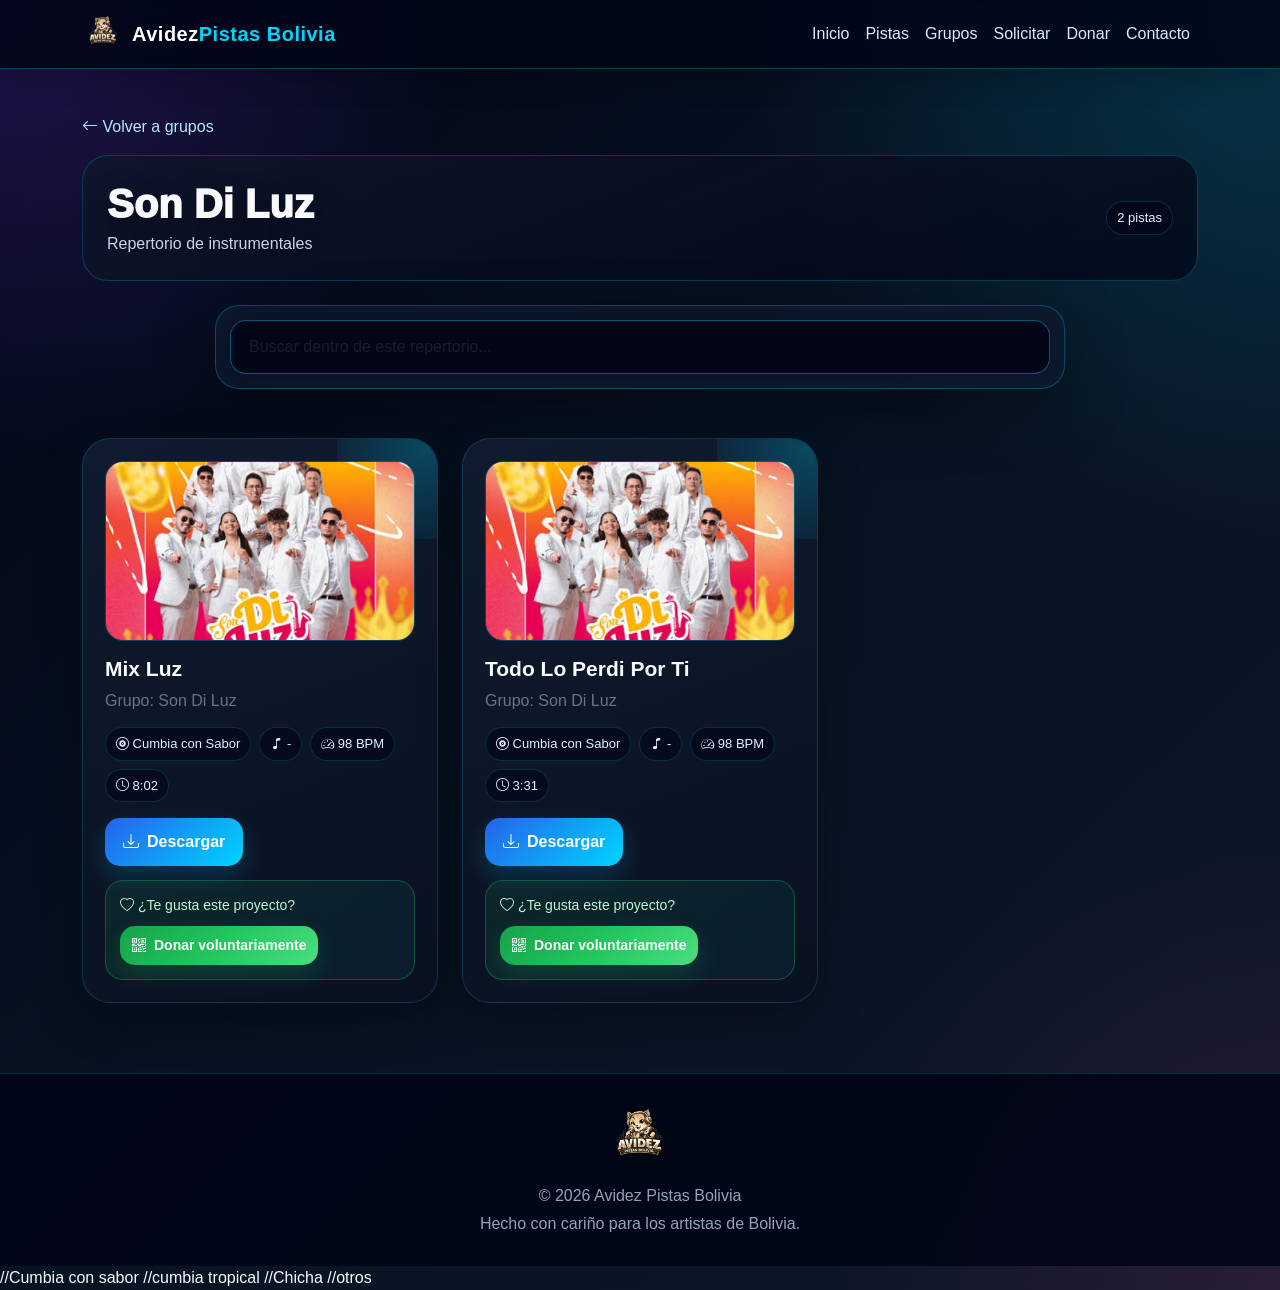
==== commit 2e113fd9: "Add files via upload" ====
--- a/grupo.html
+++ b/grupo.html
@@ -73,6 +73,7 @@
 </footer>
 
 //Cumbia con sabor
+<script src="js/cumbia-con-sabor/son-di-luz.js"></script>
 <script src="js/cumbia-con-sabor/datoscartelcumbiero.js"></script>
 <script src="js/cumbia-con-sabor/elpuntodelarisa.js"></script>
 <script src="js/cumbia-con-sabor/divinas.js"></script>
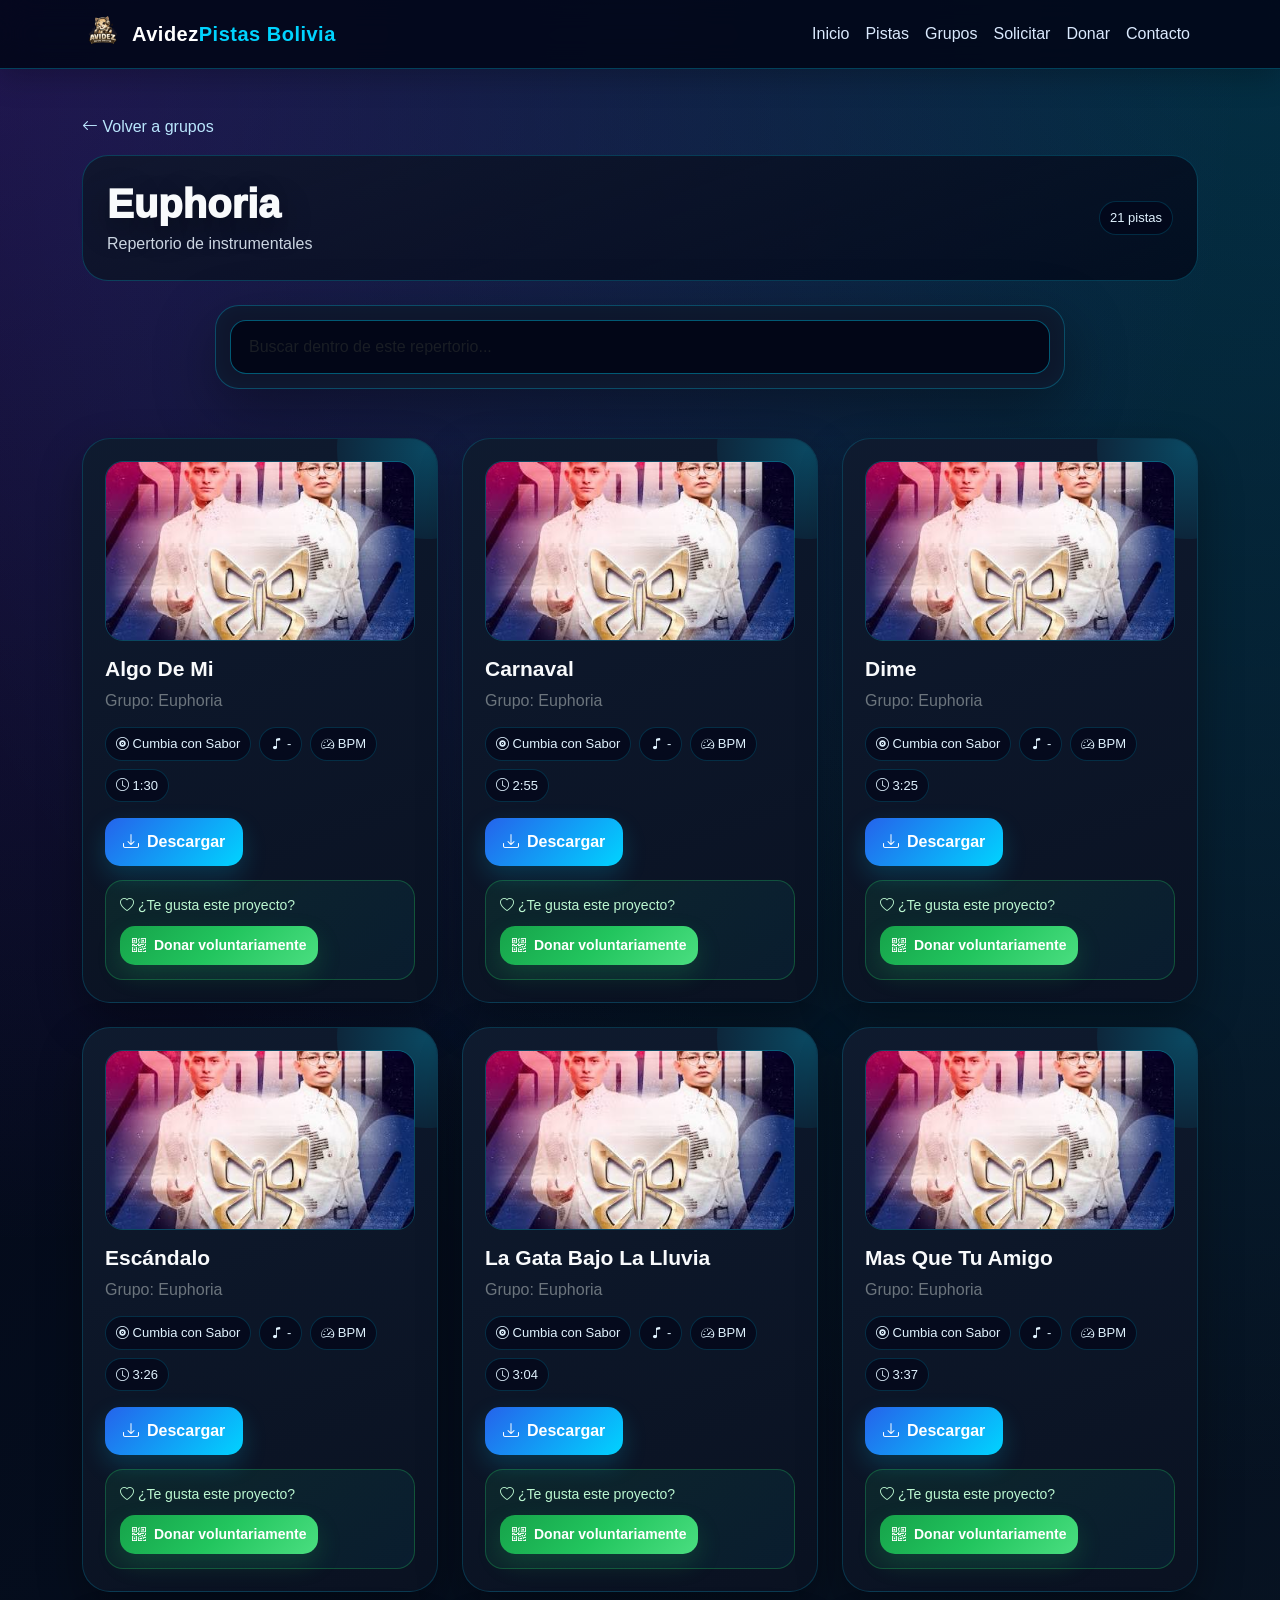
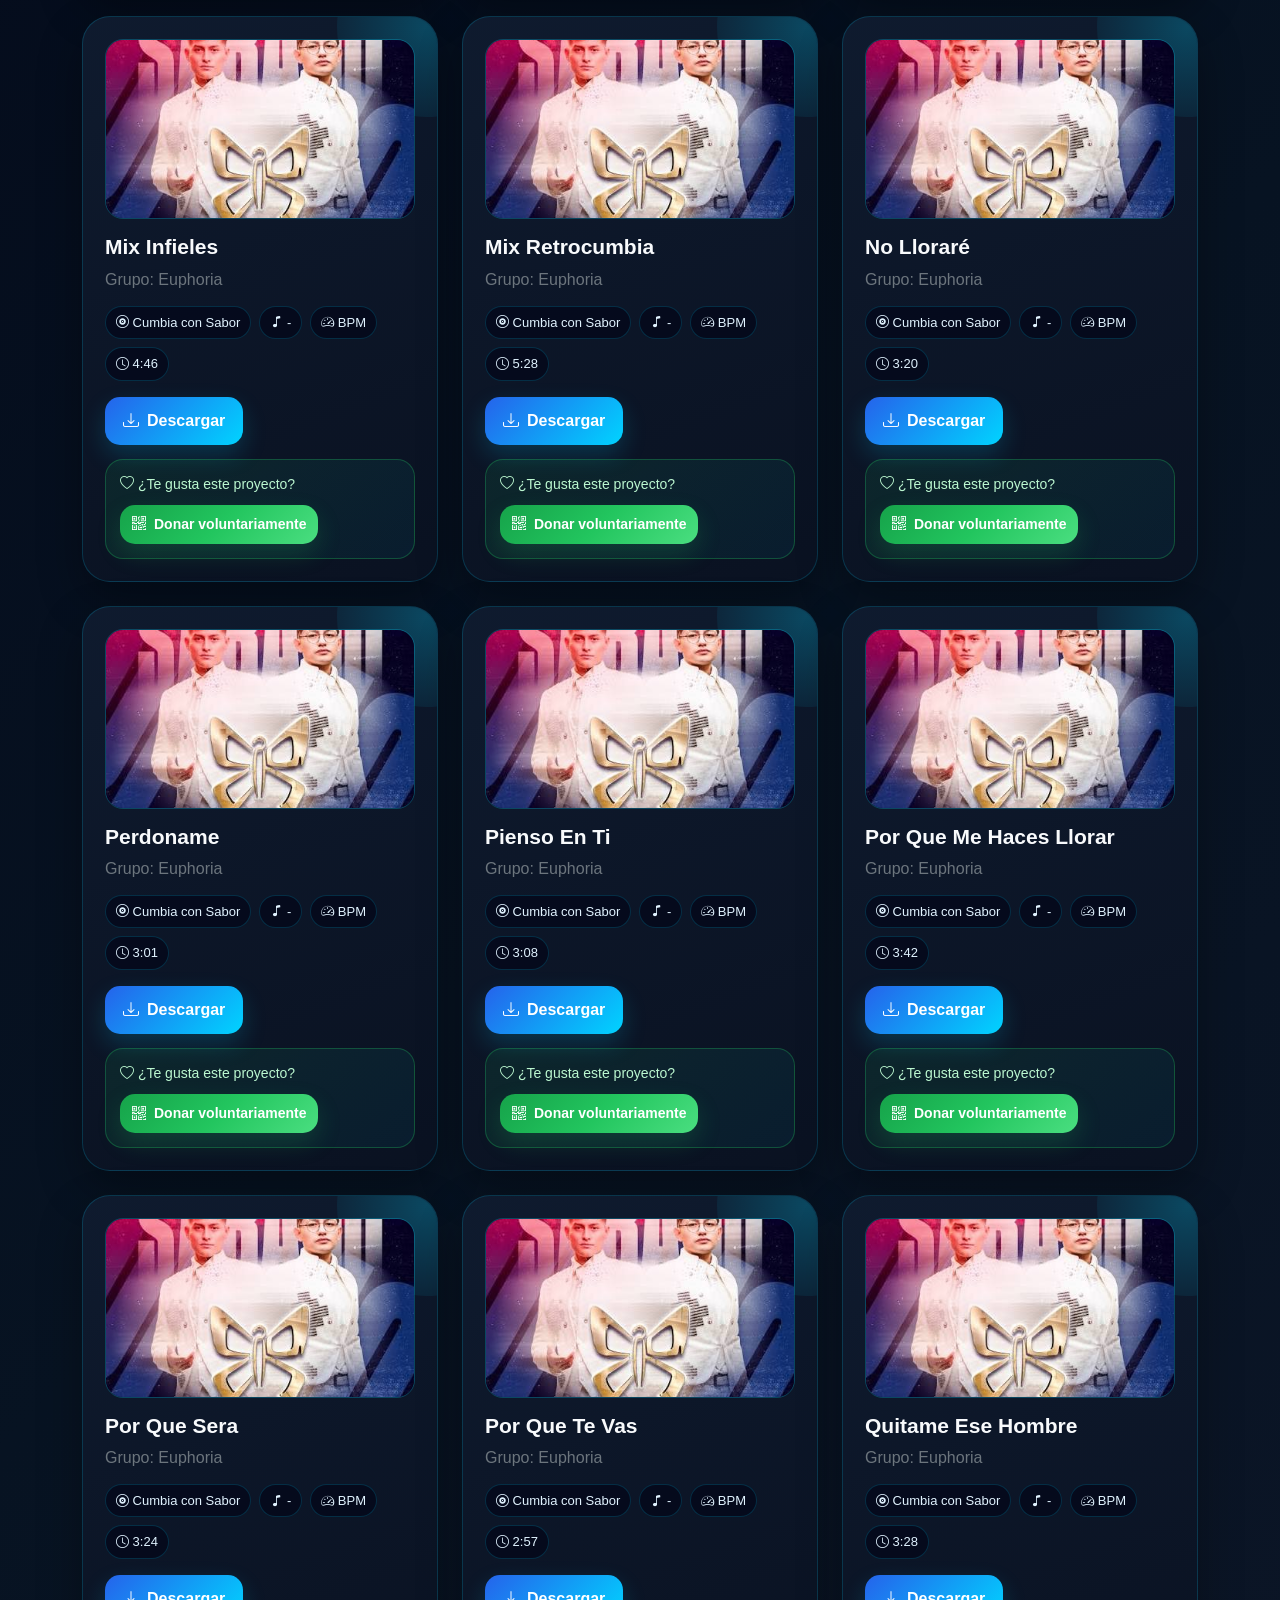
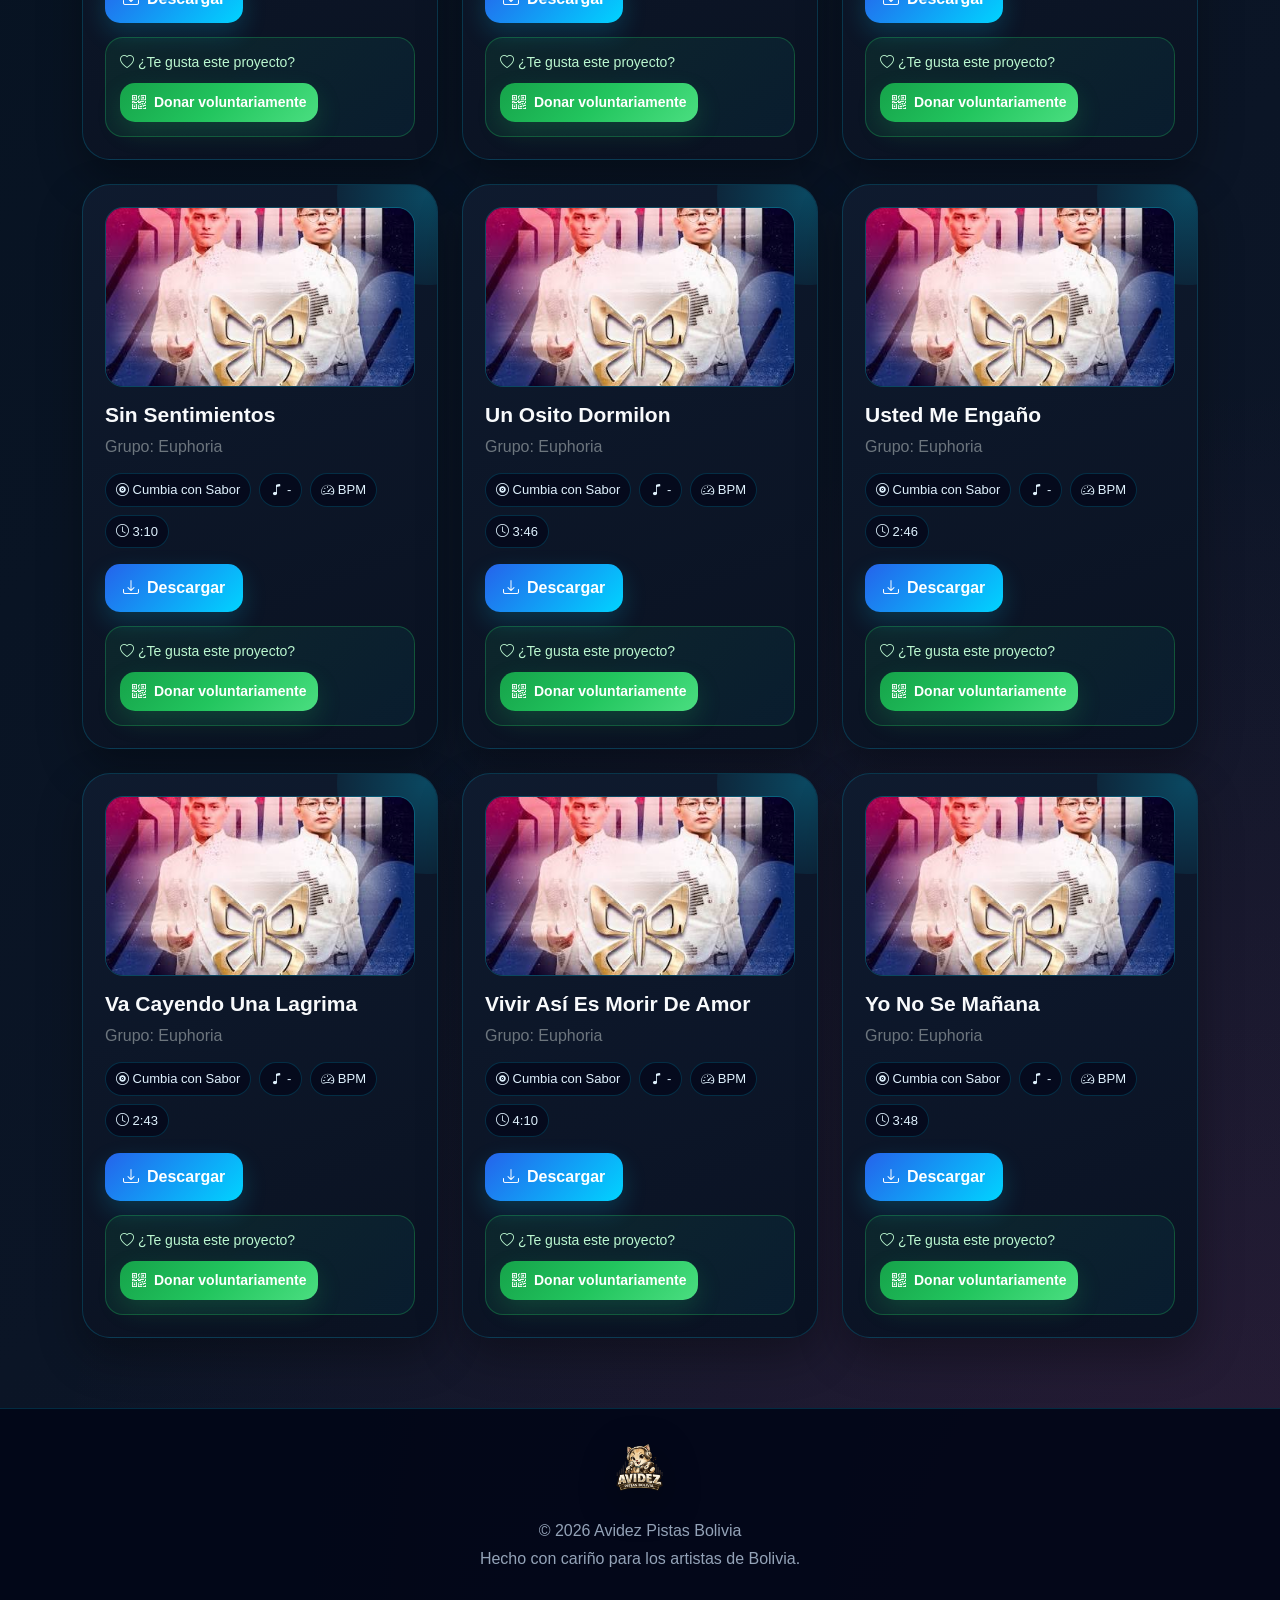
==== commit e047c66c: "Add files via upload" ====
--- a/grupo.html
+++ b/grupo.html
@@ -73,6 +73,7 @@
 </footer>
 
 //Cumbia con sabor
+<script src="js/cumbia-con-sabor/euphoria.js"></script>
 <script src="js/cumbia-con-sabor/son-di-luz.js"></script>
 <script src="js/cumbia-con-sabor/datoscartelcumbiero.js"></script>
 <script src="js/cumbia-con-sabor/elpuntodelarisa.js"></script>
@@ -87,6 +88,7 @@
 //Chicha
 <script src="js/chicha/datosgrupoclaros.js"></script>
 <script src="js/chicha/maroyu.js"></script>
+<script src="js/chicha/senxazion.js"></script>
 //otros
 <script src="js/cumbia-mexico/superauto.js"></script>
 
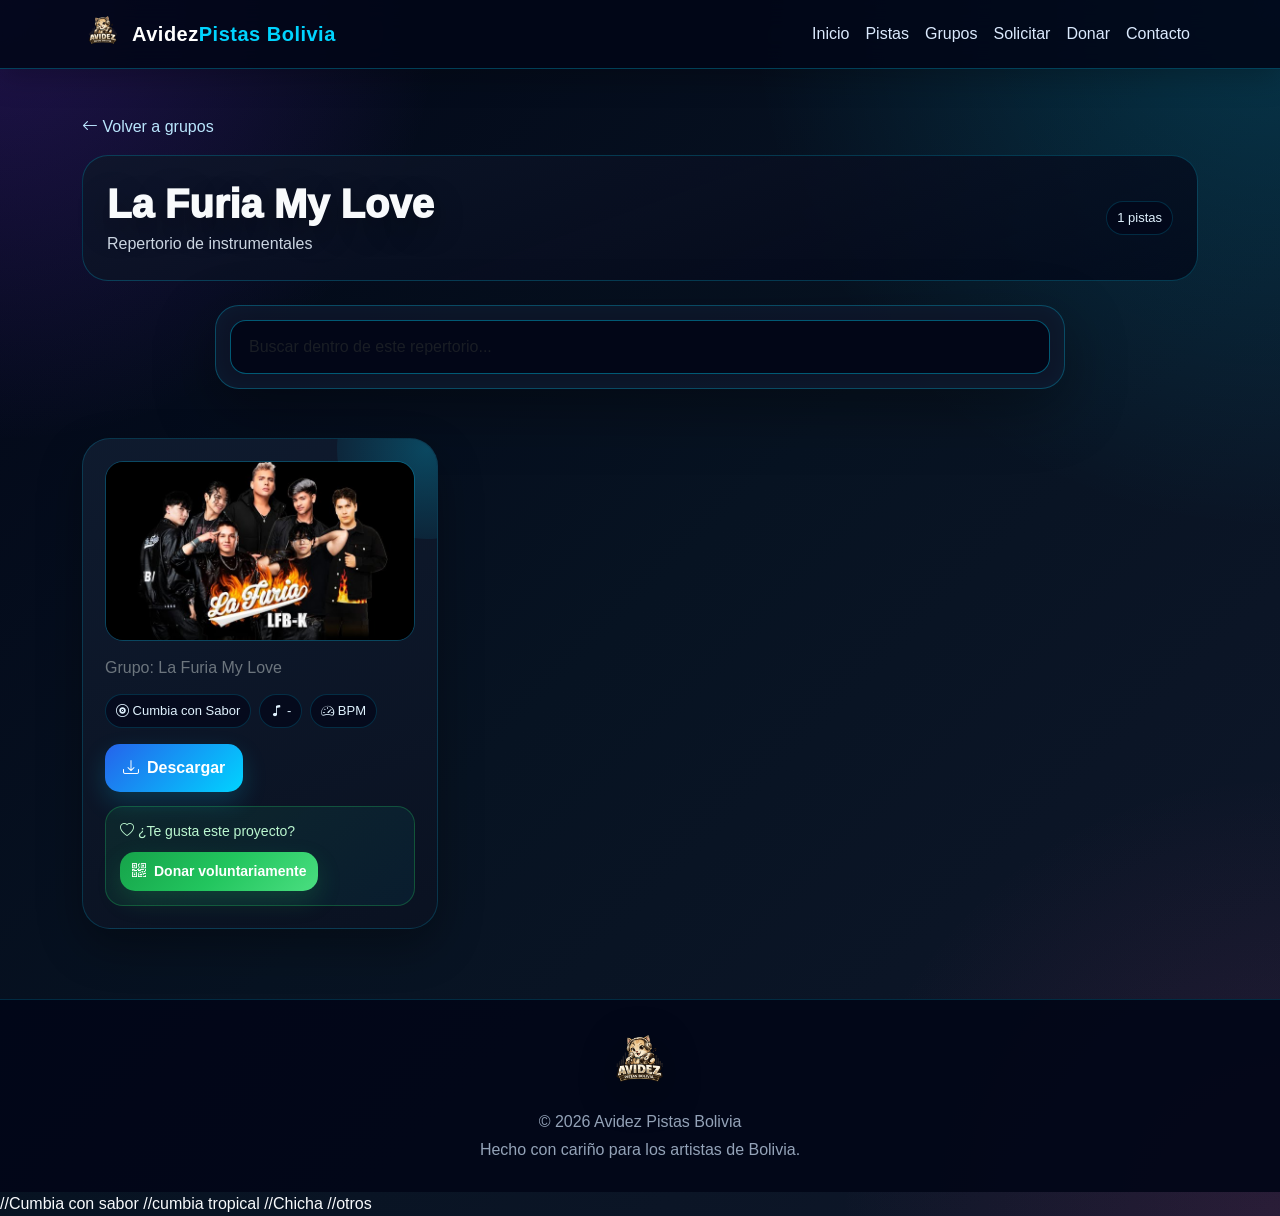
==== commit aeb3c622: "Add files via upload" ====
--- a/grupo.html
+++ b/grupo.html
@@ -73,6 +73,12 @@
 </footer>
 
 //Cumbia con sabor
+<script src="js/cumbia-con-sabor/saymon-y-los-cochalitos.js"></script>
+<script src="js/cumbia-con-sabor/los-chicos-fieles.js"></script>
+<script src="js/cumbia-con-sabor/la-furia-my-love.js"></script>
+<script src="js/cumbia-con-sabor/sabor-sabor.js"></script>
+<script src="js/cumbia-con-sabor/histeria.js"></script>
+<script src="js/cumbia-con-sabor/onda-kumbiera.js"></script>
 <script src="js/cumbia-con-sabor/euphoria.js"></script>
 <script src="js/cumbia-con-sabor/son-di-luz.js"></script>
 <script src="js/cumbia-con-sabor/datoscartelcumbiero.js"></script>
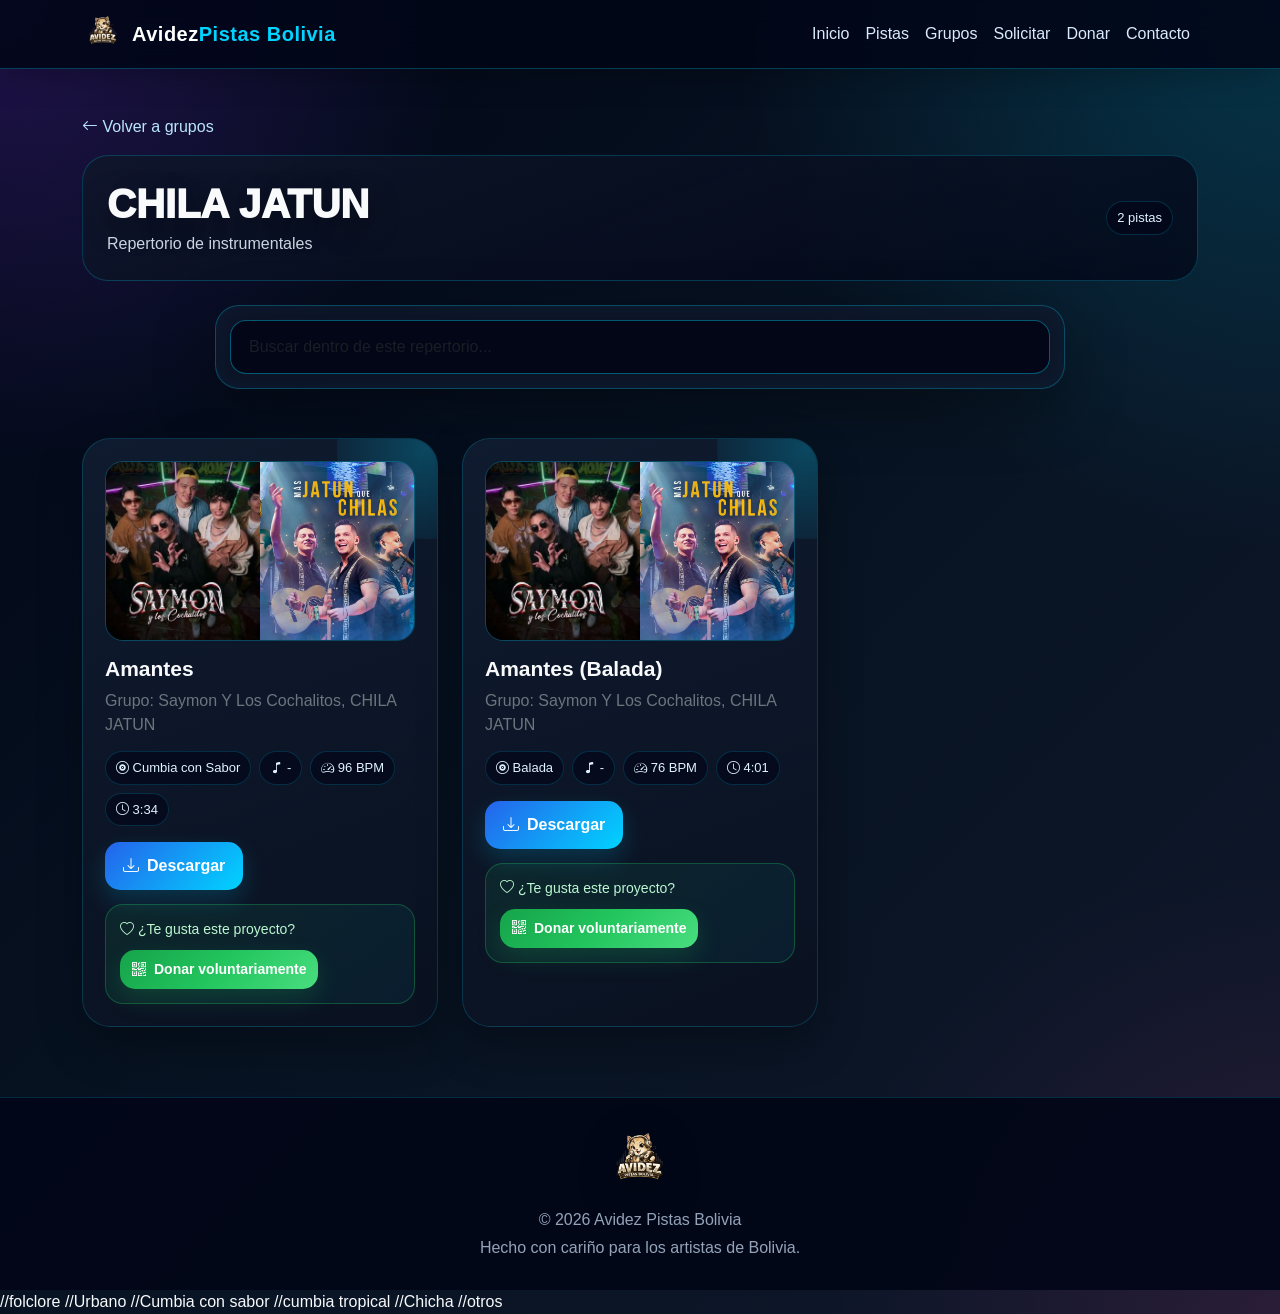
==== commit e0c13c5f: "Add files via upload" ====
--- a/grupo.html
+++ b/grupo.html
@@ -71,7 +71,10 @@
     <p class="mb-0">Hecho con cariño para los artistas de Bolivia.</p>
   </div>
 </footer>
-
+//folclore
+<script src="js/folclore/chila-jatun.js"></script>
+//Urbano
+<script src="js/urbano/omio-ld.js"></script>
 //Cumbia con sabor
 <script src="js/cumbia-con-sabor/saymon-y-los-cochalitos.js"></script>
 <script src="js/cumbia-con-sabor/los-chicos-fieles.js"></script>
